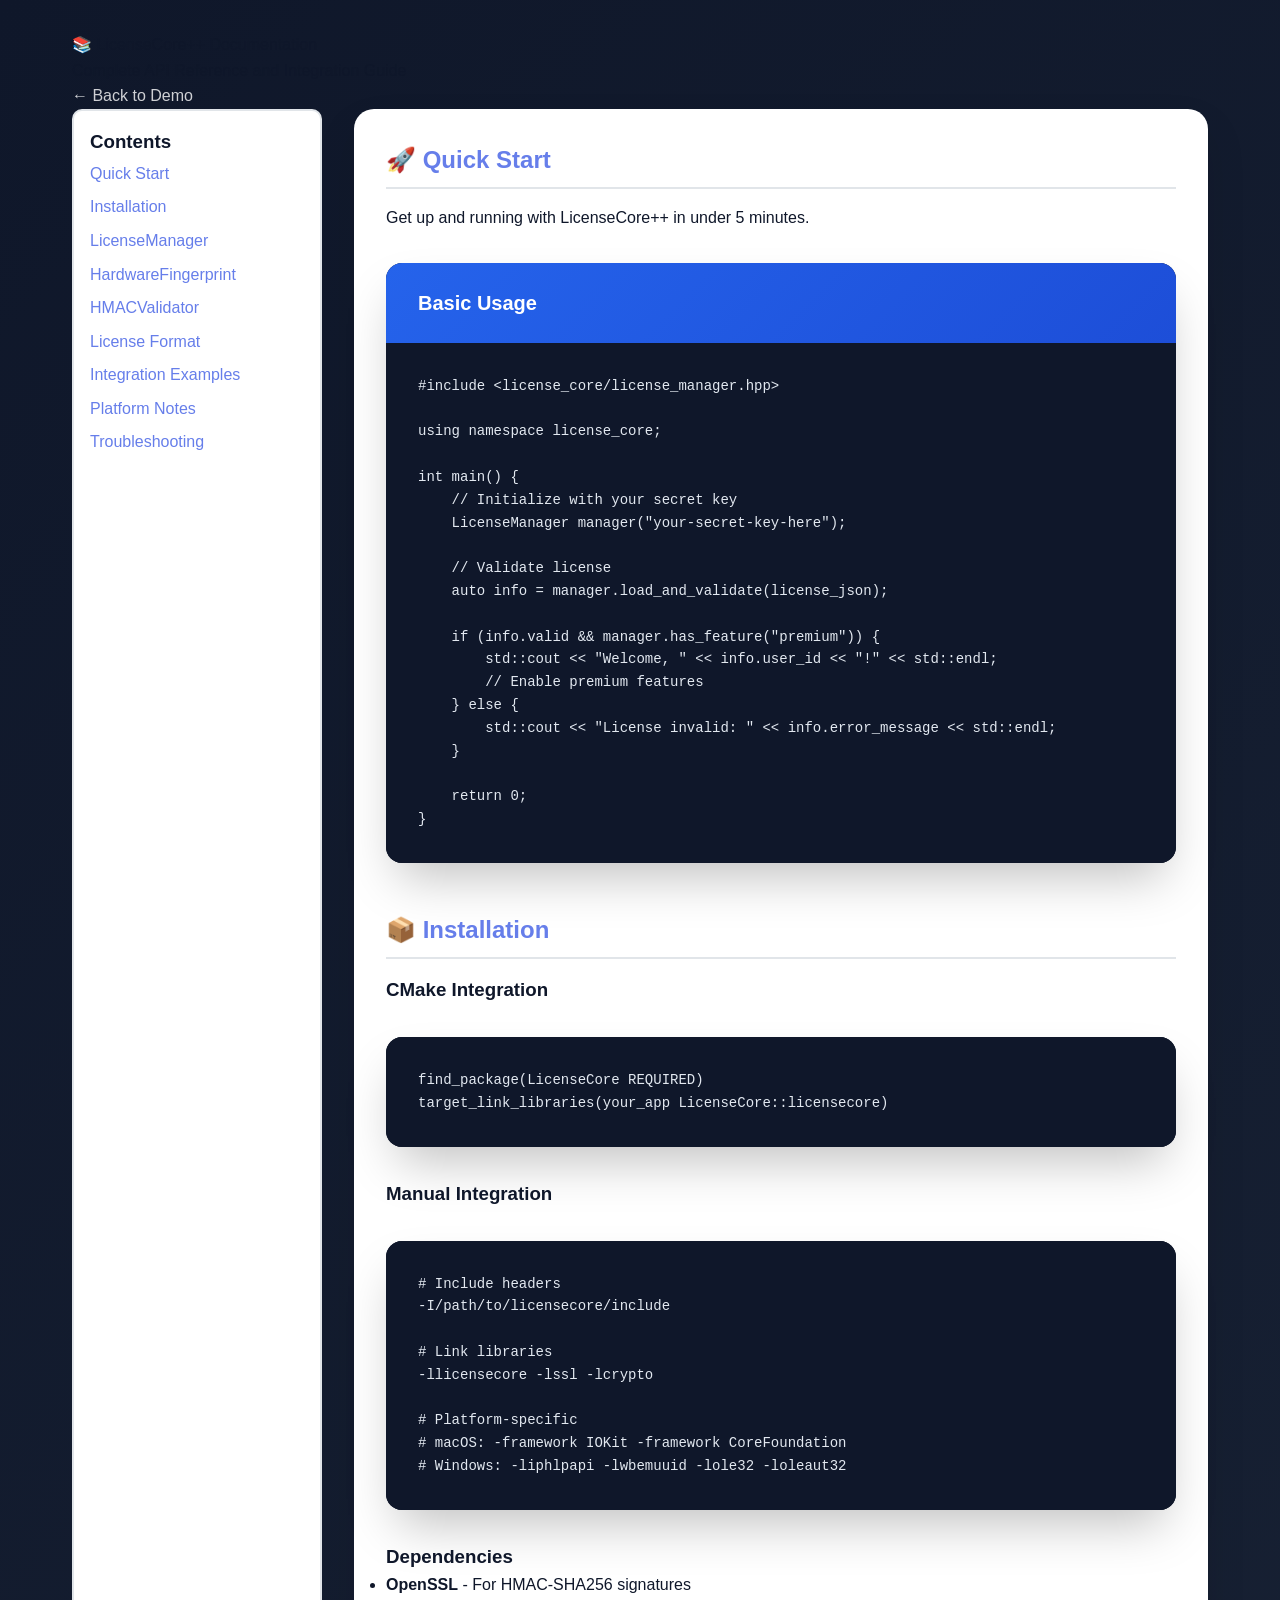
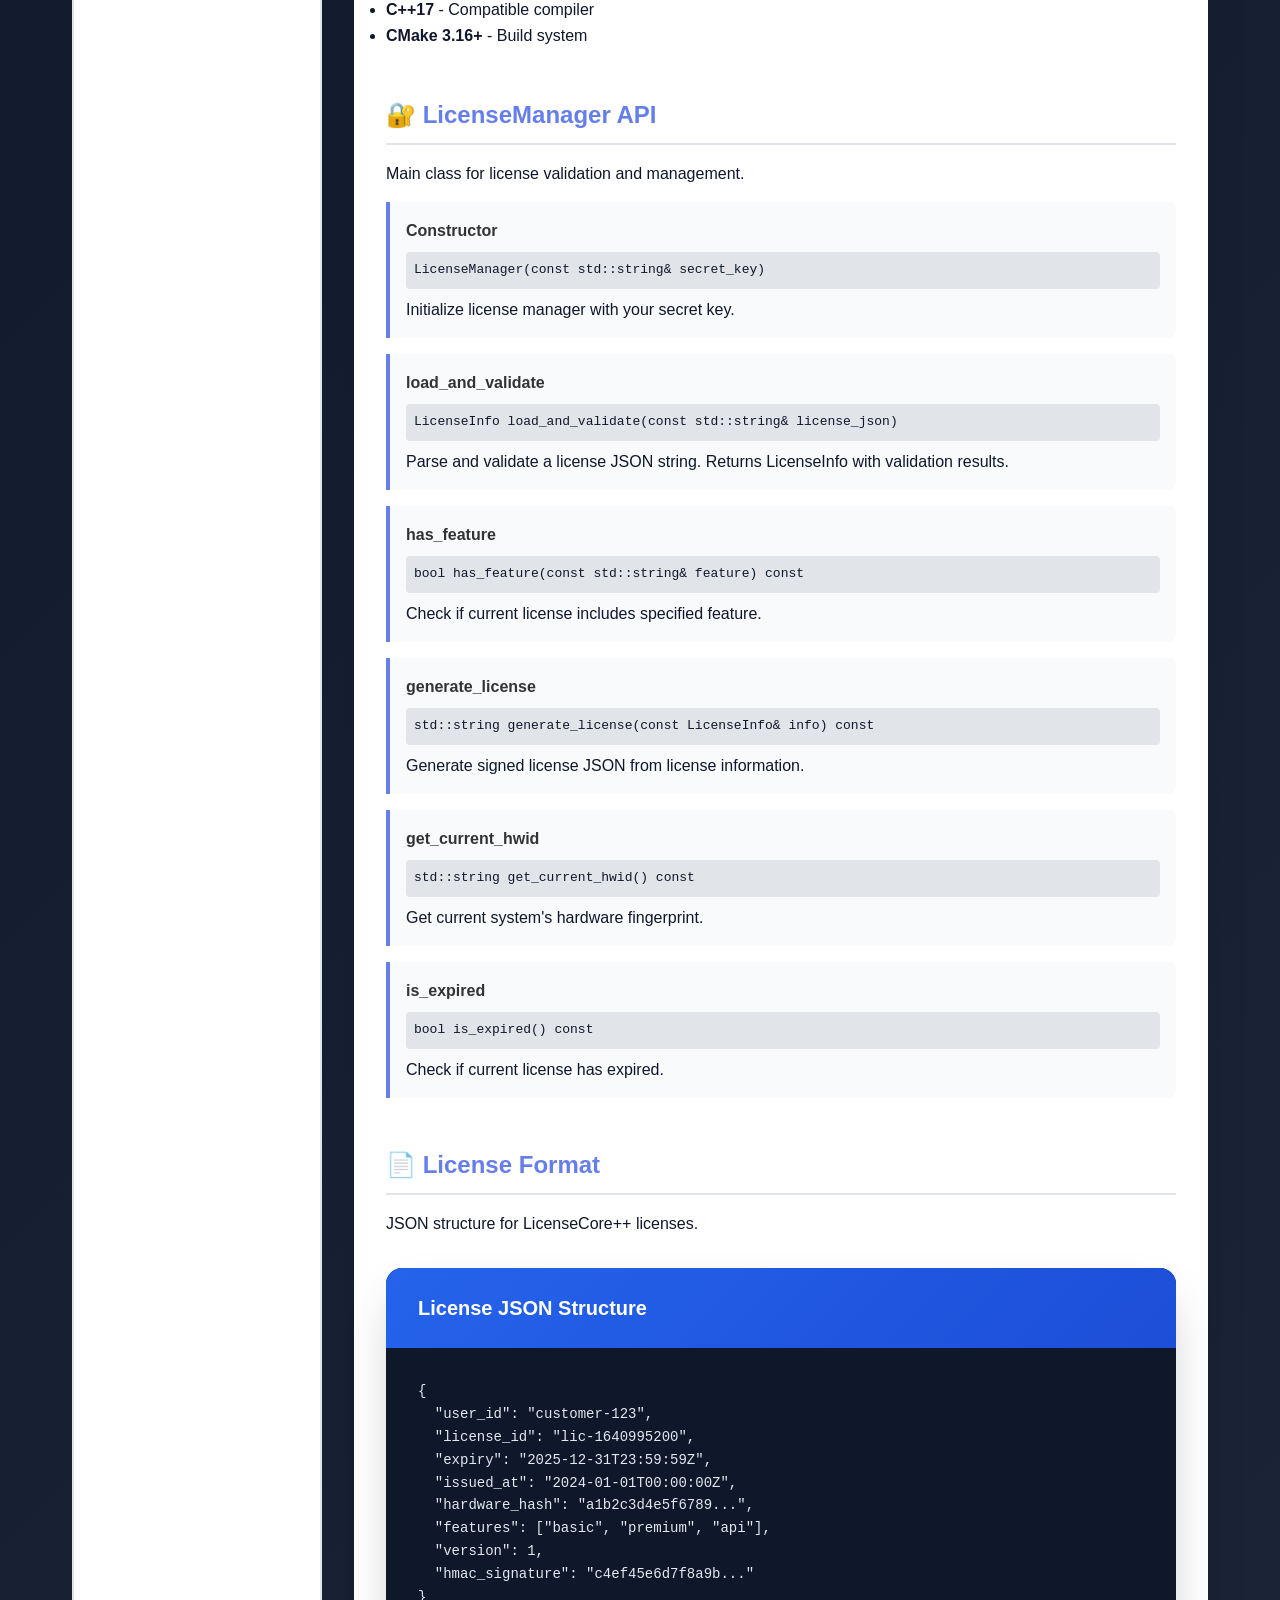
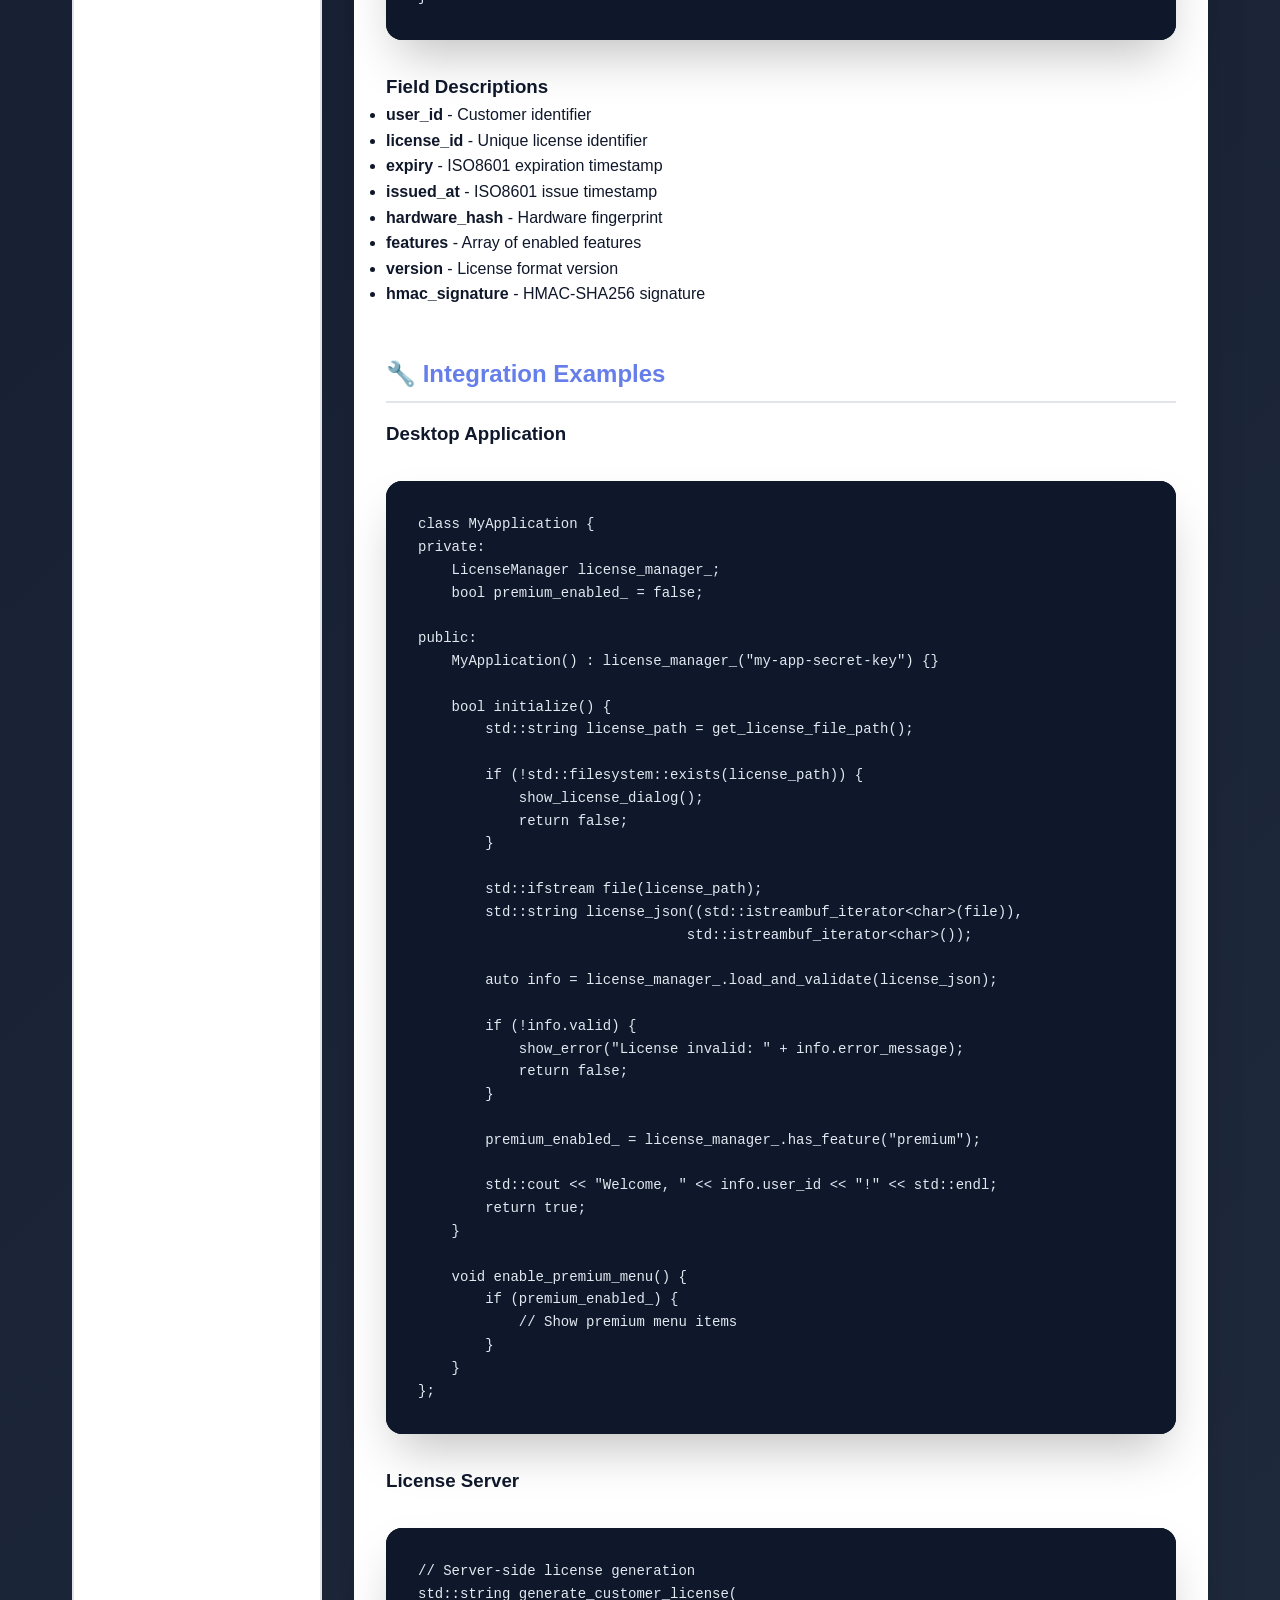
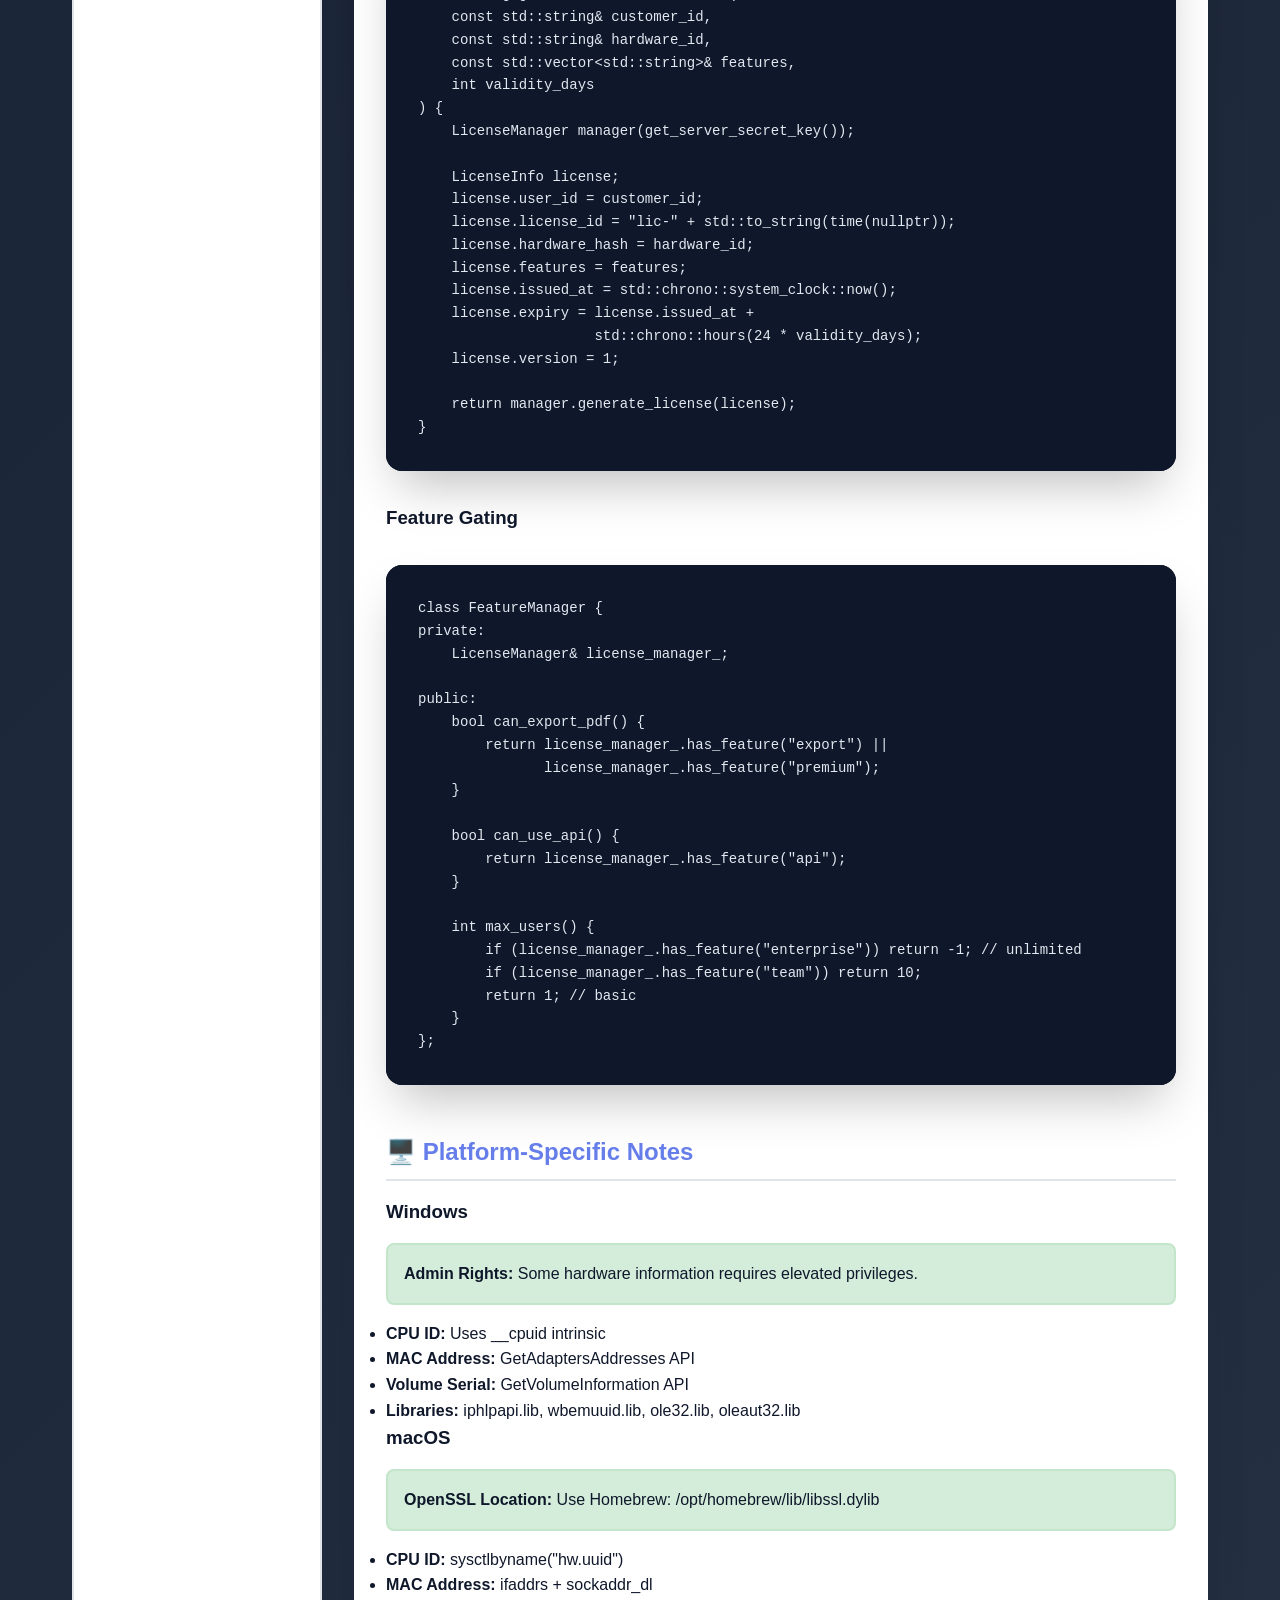
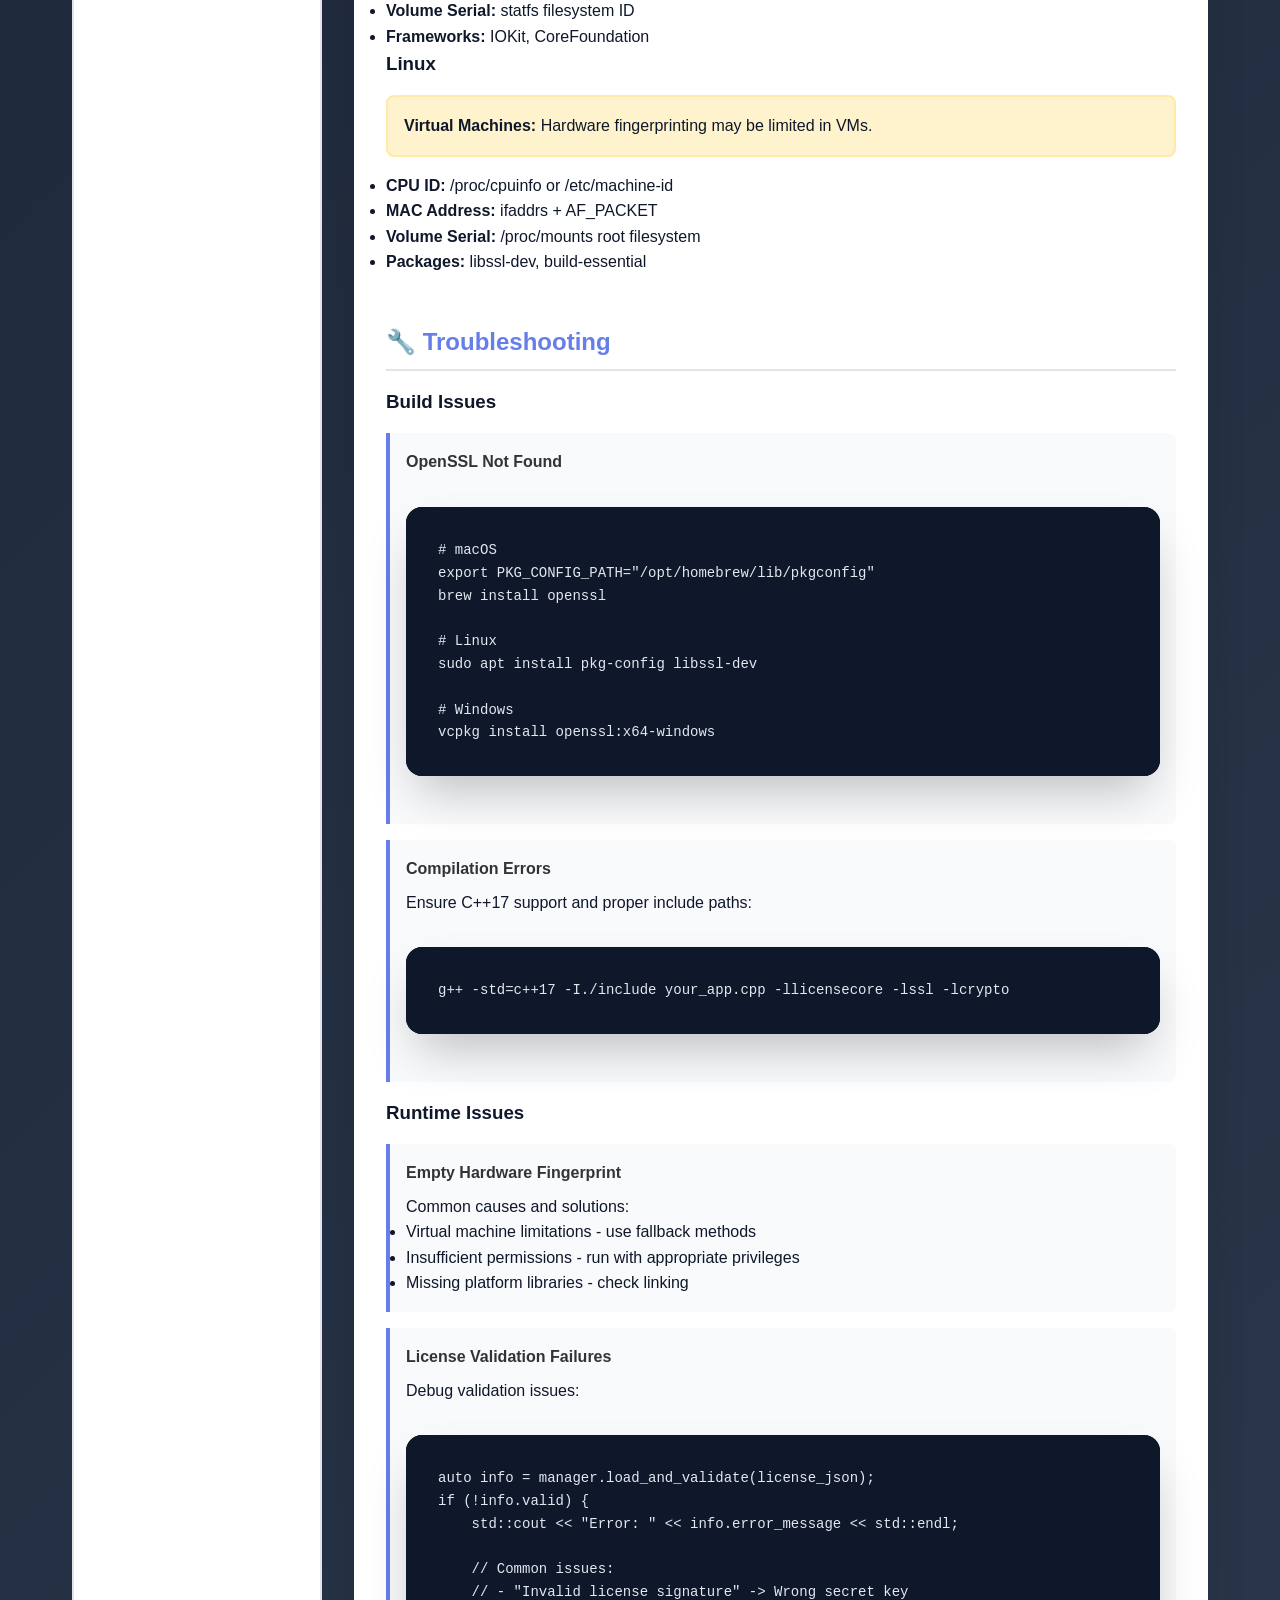
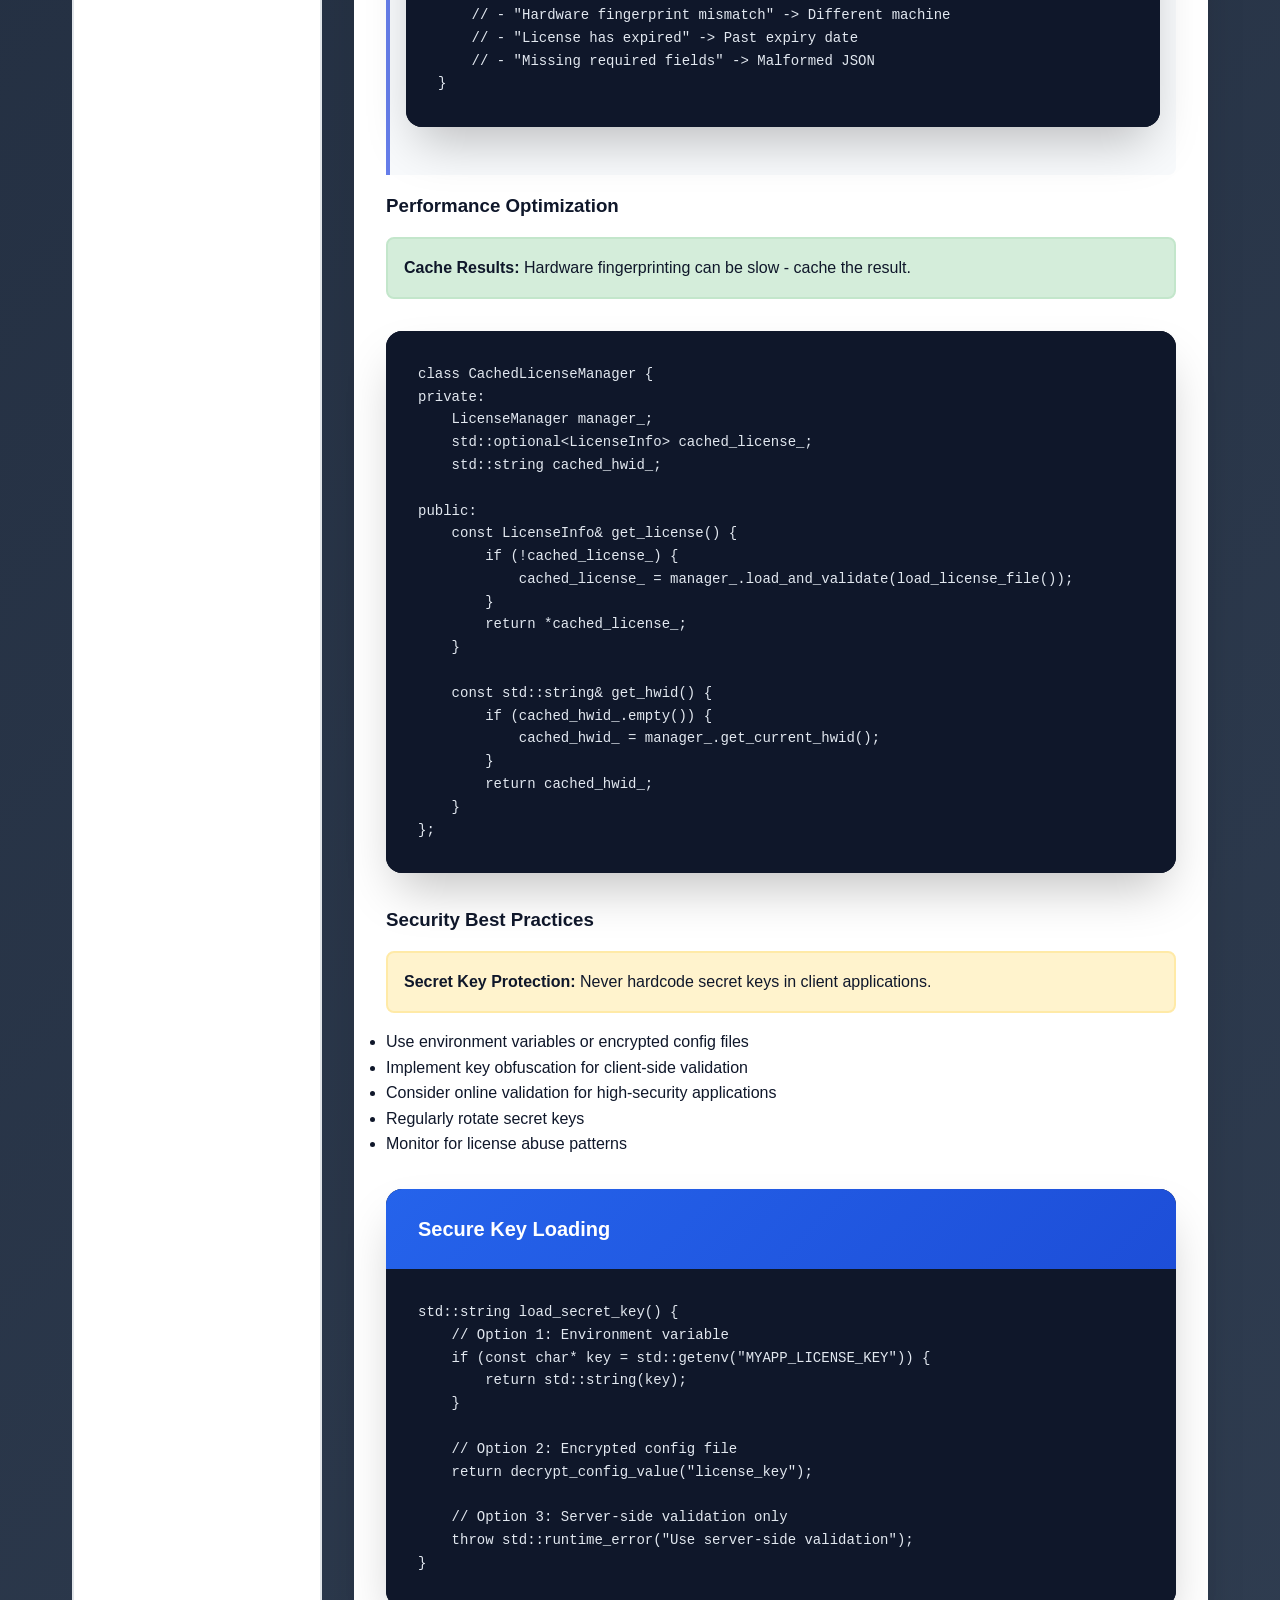
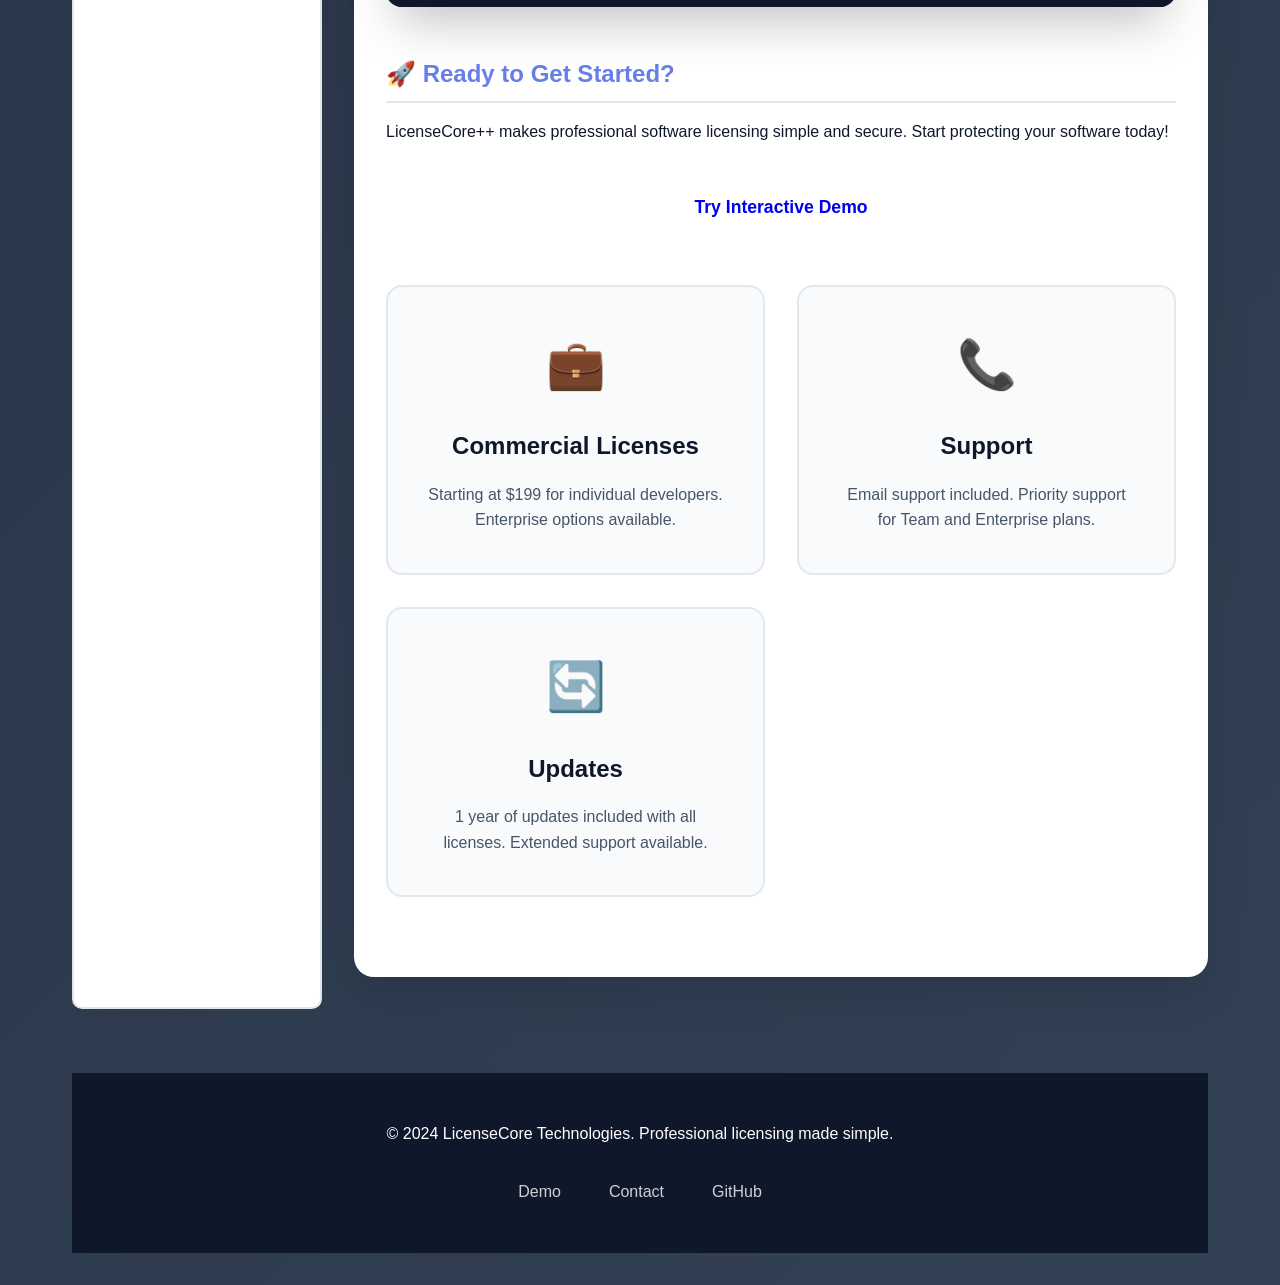
==== docs/docs.html @ c4cb99d7 "init" ====
<!DOCTYPE html>
<html lang="en">
<head>
    <meta charset="UTF-8">
    <meta name="viewport" content="width=device-width, initial-scale=1.0">
    <title>LicenseCore++ Documentation</title>
    <link rel="stylesheet" href="style.css">
    <style>
        .doc-container {
            background: white;
            border-radius: 20px;
            padding: 2rem;
            box-shadow: 0 20px 40px rgba(0,0,0,0.1);
            margin-bottom: 2rem;
        }
        
        .doc-section {
            margin-bottom: 3rem;
        }
        
        .doc-section h2 {
            color: #667eea;
            border-bottom: 2px solid #e1e5e9;
            padding-bottom: 0.5rem;
            margin-bottom: 1rem;
        }
        
        .api-method {
            background: #f8fafc;
            border-left: 4px solid #667eea;
            padding: 1rem;
            margin: 1rem 0;
            border-radius: 0 8px 8px 0;
        }
        
        .api-method h4 {
            color: #333;
            margin-bottom: 0.5rem;
        }
        
        .api-method .signature {
            font-family: monospace;
            background: #e1e5e9;
            padding: 0.5rem;
            border-radius: 4px;
            margin: 0.5rem 0;
        }
        
        .nav-links {
            position: sticky;
            top: 2rem;
            background: white;
            padding: 1rem;
            border-radius: 10px;
            border: 2px solid #e1e5e9;
        }
        
        .nav-links ul {
            list-style: none;
        }
        
        .nav-links a {
            color: #667eea;
            text-decoration: none;
            padding: 0.25rem 0;
            display: block;
        }
        
        .nav-links a:hover {
            color: #764ba2;
        }
        
        .two-column {
            display: grid;
            grid-template-columns: 250px 1fr;
            gap: 2rem;
        }
        
        @media (max-width: 768px) {
            .two-column {
                grid-template-columns: 1fr;
            }
        }
        
        .warning {
            background: #fff3cd;
            border: 2px solid #ffeaa7;
            border-radius: 8px;
            padding: 1rem;
            margin: 1rem 0;
        }
        
        .tip {
            background: #d4edda;
            border: 2px solid #c3e6cb;
            border-radius: 8px;
            padding: 1rem;
            margin: 1rem 0;
        }
    </style>
</head>
<body>
    <div class="container">
        <div class="header">
            <div class="logo">📚 LicenseCore++ Documentation</div>
            <div class="tagline">Complete API Reference and Integration Guide</div>
            <a href="index.html" style="color: white; text-decoration: none; opacity: 0.8;">← Back to Demo</a>
        </div>

        <div class="two-column">
            <div class="nav-links">
                <h3>Contents</h3>
                <ul>
                    <li><a href="#quick-start">Quick Start</a></li>
                    <li><a href="#installation">Installation</a></li>
                    <li><a href="#license-manager">LicenseManager</a></li>
                    <li><a href="#hardware-fingerprint">HardwareFingerprint</a></li>
                    <li><a href="#hmac-validator">HMACValidator</a></li>
                    <li><a href="#license-format">License Format</a></li>
                    <li><a href="#integration">Integration Examples</a></li>
                    <li><a href="#platform-notes">Platform Notes</a></li>
                    <li><a href="#troubleshooting">Troubleshooting</a></li>
                </ul>
            </div>

            <div class="doc-container">
                <div class="doc-section" id="quick-start">
                    <h2>🚀 Quick Start</h2>
                    <p>Get up and running with LicenseCore++ in under 5 minutes.</p>
                    
                    <div class="code-example">
                        <h3>Basic Usage</h3>
                        <pre><code>#include &lt;license_core/license_manager.hpp&gt;

using namespace license_core;

int main() {
    // Initialize with your secret key
    LicenseManager manager("your-secret-key-here");
    
    // Validate license
    auto info = manager.load_and_validate(license_json);
    
    if (info.valid && manager.has_feature("premium")) {
        std::cout << "Welcome, " << info.user_id << "!" << std::endl;
        // Enable premium features
    } else {
        std::cout << "License invalid: " << info.error_message << std::endl;
    }
    
    return 0;
}</code></pre>
                    </div>
                </div>

                <div class="doc-section" id="installation">
                    <h2>📦 Installation</h2>
                    
                    <h3>CMake Integration</h3>
                    <div class="code-example">
                        <pre><code>find_package(LicenseCore REQUIRED)
target_link_libraries(your_app LicenseCore::licensecore)</code></pre>
                    </div>
                    
                    <h3>Manual Integration</h3>
                    <div class="code-example">
                        <pre><code># Include headers
-I/path/to/licensecore/include

# Link libraries
-llicensecore -lssl -lcrypto

# Platform-specific
# macOS: -framework IOKit -framework CoreFoundation
# Windows: -liphlpapi -lwbemuuid -lole32 -loleaut32</code></pre>
                    </div>
                    
                    <h3>Dependencies</h3>
                    <ul>
                        <li><strong>OpenSSL</strong> - For HMAC-SHA256 signatures</li>
                        <li><strong>C++17</strong> - Compatible compiler</li>
                        <li><strong>CMake 3.16+</strong> - Build system</li>
                    </ul>
                </div>

                <div class="doc-section" id="license-manager">
                    <h2>🔐 LicenseManager API</h2>
                    <p>Main class for license validation and management.</p>
                    
                    <div class="api-method">
                        <h4>Constructor</h4>
                        <div class="signature">LicenseManager(const std::string& secret_key)</div>
                        <p>Initialize license manager with your secret key.</p>
                    </div>
                    
                    <div class="api-method">
                        <h4>load_and_validate</h4>
                        <div class="signature">LicenseInfo load_and_validate(const std::string& license_json)</div>
                        <p>Parse and validate a license JSON string. Returns LicenseInfo with validation results.</p>
                    </div>
                    
                    <div class="api-method">
                        <h4>has_feature</h4>
                        <div class="signature">bool has_feature(const std::string& feature) const</div>
                        <p>Check if current license includes specified feature.</p>
                    </div>
                    
                    <div class="api-method">
                        <h4>generate_license</h4>
                        <div class="signature">std::string generate_license(const LicenseInfo& info) const</div>
                        <p>Generate signed license JSON from license information.</p>
                    </div>
                    
                    <div class="api-method">
                        <h4>get_current_hwid</h4>
                        <div class="signature">std::string get_current_hwid() const</div>
                        <p>Get current system's hardware fingerprint.</p>
                    </div>
                    
                    <div class="api-method">
                        <h4>is_expired</h4>
                        <div class="signature">bool is_expired() const</div>
                        <p>Check if current license has expired.</p>
                    </div>
                </div>

                <div class="doc-section" id="license-format">
                    <h2>📄 License Format</h2>
                    <p>JSON structure for LicenseCore++ licenses.</p>
                    
                    <div class="code-example">
                        <h3>License JSON Structure</h3>
                        <pre><code>{
  "user_id": "customer-123",
  "license_id": "lic-1640995200",
  "expiry": "2025-12-31T23:59:59Z",
  "issued_at": "2024-01-01T00:00:00Z",
  "hardware_hash": "a1b2c3d4e5f6789...",
  "features": ["basic", "premium", "api"],
  "version": 1,
  "hmac_signature": "c4ef45e6d7f8a9b..."
}</code></pre>
                    </div>
                    
                    <h3>Field Descriptions</h3>
                    <ul>
                        <li><strong>user_id</strong> - Customer identifier</li>
                        <li><strong>license_id</strong> - Unique license identifier</li>
                        <li><strong>expiry</strong> - ISO8601 expiration timestamp</li>
                        <li><strong>issued_at</strong> - ISO8601 issue timestamp</li>
                        <li><strong>hardware_hash</strong> - Hardware fingerprint</li>
                        <li><strong>features</strong> - Array of enabled features</li>
                        <li><strong>version</strong> - License format version</li>
                        <li><strong>hmac_signature</strong> - HMAC-SHA256 signature</li>
                    </ul>
                </div>

                <div class="doc-section" id="integration">
                    <h2>🔧 Integration Examples</h2>
                    
                    <h3>Desktop Application</h3>
                    <div class="code-example">
                        <pre><code>class MyApplication {
private:
    LicenseManager license_manager_;
    bool premium_enabled_ = false;
    
public:
    MyApplication() : license_manager_("my-app-secret-key") {}
    
    bool initialize() {
        std::string license_path = get_license_file_path();
        
        if (!std::filesystem::exists(license_path)) {
            show_license_dialog();
            return false;
        }
        
        std::ifstream file(license_path);
        std::string license_json((std::istreambuf_iterator&lt;char&gt;(file)),
                                std::istreambuf_iterator&lt;char&gt;());
        
        auto info = license_manager_.load_and_validate(license_json);
        
        if (!info.valid) {
            show_error("License invalid: " + info.error_message);
            return false;
        }
        
        premium_enabled_ = license_manager_.has_feature("premium");
        
        std::cout << "Welcome, " << info.user_id << "!" << std::endl;
        return true;
    }
    
    void enable_premium_menu() {
        if (premium_enabled_) {
            // Show premium menu items
        }
    }
};</code></pre>
                    </div>
                    
                    <h3>License Server</h3>
                    <div class="code-example">
                        <pre><code>// Server-side license generation
std::string generate_customer_license(
    const std::string& customer_id,
    const std::string& hardware_id,
    const std::vector&lt;std::string&gt;& features,
    int validity_days
) {
    LicenseManager manager(get_server_secret_key());
    
    LicenseInfo license;
    license.user_id = customer_id;
    license.license_id = "lic-" + std::to_string(time(nullptr));
    license.hardware_hash = hardware_id;
    license.features = features;
    license.issued_at = std::chrono::system_clock::now();
    license.expiry = license.issued_at + 
                     std::chrono::hours(24 * validity_days);
    license.version = 1;
    
    return manager.generate_license(license);
}</code></pre>
                    </div>
                    
                    <h3>Feature Gating</h3>
                    <div class="code-example">
                        <pre><code>class FeatureManager {
private:
    LicenseManager& license_manager_;
    
public:
    bool can_export_pdf() {
        return license_manager_.has_feature("export") ||
               license_manager_.has_feature("premium");
    }
    
    bool can_use_api() {
        return license_manager_.has_feature("api");
    }
    
    int max_users() {
        if (license_manager_.has_feature("enterprise")) return -1; // unlimited
        if (license_manager_.has_feature("team")) return 10;
        return 1; // basic
    }
};</code></pre>
                    </div>
                </div>

                <div class="doc-section" id="platform-notes">
                    <h2>🖥️ Platform-Specific Notes</h2>
                    
                    <h3>Windows</h3>
                    <div class="tip">
                        <strong>Admin Rights:</strong> Some hardware information requires elevated privileges.
                    </div>
                    <ul>
                        <li><strong>CPU ID:</strong> Uses __cpuid intrinsic</li>
                        <li><strong>MAC Address:</strong> GetAdaptersAddresses API</li>
                        <li><strong>Volume Serial:</strong> GetVolumeInformation API</li>
                        <li><strong>Libraries:</strong> iphlpapi.lib, wbemuuid.lib, ole32.lib, oleaut32.lib</li>
                    </ul>
                    
                    <h3>macOS</h3>
                    <div class="tip">
                        <strong>OpenSSL Location:</strong> Use Homebrew: /opt/homebrew/lib/libssl.dylib
                    </div>
                    <ul>
                        <li><strong>CPU ID:</strong> sysctlbyname("hw.uuid")</li>
                        <li><strong>MAC Address:</strong> ifaddrs + sockaddr_dl</li>
                        <li><strong>Volume Serial:</strong> statfs filesystem ID</li>
                        <li><strong>Frameworks:</strong> IOKit, CoreFoundation</li>
                    </ul>
                    
                    <h3>Linux</h3>
                    <div class="warning">
                        <strong>Virtual Machines:</strong> Hardware fingerprinting may be limited in VMs.
                    </div>
                    <ul>
                        <li><strong>CPU ID:</strong> /proc/cpuinfo or /etc/machine-id</li>
                        <li><strong>MAC Address:</strong> ifaddrs + AF_PACKET</li>
                        <li><strong>Volume Serial:</strong> /proc/mounts root filesystem</li>
                        <li><strong>Packages:</strong> libssl-dev, build-essential</li>
                    </ul>
                </div>

                <div class="doc-section" id="troubleshooting">
                    <h2>🔧 Troubleshooting</h2>
                    
                    <h3>Build Issues</h3>
                    
                    <div class="api-method">
                        <h4>OpenSSL Not Found</h4>
                        <div class="code-example">
                            <pre><code># macOS
export PKG_CONFIG_PATH="/opt/homebrew/lib/pkgconfig"
brew install openssl

# Linux
sudo apt install pkg-config libssl-dev

# Windows
vcpkg install openssl:x64-windows</code></pre>
                        </div>
                    </div>
                    
                    <div class="api-method">
                        <h4>Compilation Errors</h4>
                        <p>Ensure C++17 support and proper include paths:</p>
                        <div class="code-example">
                            <pre><code>g++ -std=c++17 -I./include your_app.cpp -llicensecore -lssl -lcrypto</code></pre>
                        </div>
                    </div>
                    
                    <h3>Runtime Issues</h3>
                    
                    <div class="api-method">
                        <h4>Empty Hardware Fingerprint</h4>
                        <p>Common causes and solutions:</p>
                        <ul>
                            <li>Virtual machine limitations - use fallback methods</li>
                            <li>Insufficient permissions - run with appropriate privileges</li>
                            <li>Missing platform libraries - check linking</li>
                        </ul>
                    </div>
                    
                    <div class="api-method">
                        <h4>License Validation Failures</h4>
                        <p>Debug validation issues:</p>
                        <div class="code-example">
                            <pre><code>auto info = manager.load_and_validate(license_json);
if (!info.valid) {
    std::cout << "Error: " << info.error_message << std::endl;
    
    // Common issues:
    // - "Invalid license signature" -> Wrong secret key
    // - "Hardware fingerprint mismatch" -> Different machine
    // - "License has expired" -> Past expiry date
    // - "Missing required fields" -> Malformed JSON
}</code></pre>
                        </div>
                    </div>
                    
                    <h3>Performance Optimization</h3>
                    
                    <div class="tip">
                        <strong>Cache Results:</strong> Hardware fingerprinting can be slow - cache the result.
                    </div>
                    
                    <div class="code-example">
                        <pre><code>class CachedLicenseManager {
private:
    LicenseManager manager_;
    std::optional&lt;LicenseInfo&gt; cached_license_;
    std::string cached_hwid_;
    
public:
    const LicenseInfo& get_license() {
        if (!cached_license_) {
            cached_license_ = manager_.load_and_validate(load_license_file());
        }
        return *cached_license_;
    }
    
    const std::string& get_hwid() {
        if (cached_hwid_.empty()) {
            cached_hwid_ = manager_.get_current_hwid();
        }
        return cached_hwid_;
    }
};</code></pre>
                    </div>
                    
                    <h3>Security Best Practices</h3>
                    
                    <div class="warning">
                        <strong>Secret Key Protection:</strong> Never hardcode secret keys in client applications.
                    </div>
                    
                    <ul>
                        <li>Use environment variables or encrypted config files</li>
                        <li>Implement key obfuscation for client-side validation</li>
                        <li>Consider online validation for high-security applications</li>
                        <li>Regularly rotate secret keys</li>
                        <li>Monitor for license abuse patterns</li>
                    </ul>
                    
                    <div class="code-example">
                        <h3>Secure Key Loading</h3>
                        <pre><code>std::string load_secret_key() {
    // Option 1: Environment variable
    if (const char* key = std::getenv("MYAPP_LICENSE_KEY")) {
        return std::string(key);
    }
    
    // Option 2: Encrypted config file
    return decrypt_config_value("license_key");
    
    // Option 3: Server-side validation only
    throw std::runtime_error("Use server-side validation");
}</code></pre>
                    </div>
                </div>

                <div class="doc-section">
                    <h2>🚀 Ready to Get Started?</h2>
                    <p>LicenseCore++ makes professional software licensing simple and secure. Start protecting your software today!</p>
                    
                    <div style="text-align: center; margin: 2rem 0;">
                        <a href="index.html" class="btn">Try Interactive Demo</a>
                    </div>
                    
                    <div class="features-grid">
                        <div class="feature-card">
                            <div class="feature-icon">💼</div>
                            <h3>Commercial Licenses</h3>
                            <p>Starting at $199 for individual developers. Enterprise options available.</p>
                        </div>
                        <div class="feature-card">
                            <div class="feature-icon">📞</div>
                            <h3>Support</h3>
                            <p>Email support included. Priority support for Team and Enterprise plans.</p>
                        </div>
                        <div class="feature-card">
                            <div class="feature-icon">🔄</div>
                            <h3>Updates</h3>
                            <p>1 year of updates included with all licenses. Extended support available.</p>
                        </div>
                    </div>
                </div>
            </div>
        </div>

        <div class="footer">
            <p>&copy; 2024 LicenseCore Technologies. Professional licensing made simple.</p>
            <div class="footer-links">
                <a href="index.html">Demo</a>
                <a href="mailto:license@licensecore.tech">Contact</a>
                <a href="https://github.com/licensecore/licensecore">GitHub</a>
            </div>
        </div>
    </div>
</body>
</html>
---- docs/style.css ----
/* Professional LicenseCore++ Enterprise Styles */
* { margin: 0; padding: 0; box-sizing: border-box; }

:root {
    --primary: #2563eb; --primary-dark: #1d4ed8; --secondary: #64748b;
    --success: #059669; --warning: #d97706; --error: #dc2626;
    --gray-50: #f8fafc; --gray-100: #f1f5f9; --gray-200: #e2e8f0;
    --gray-300: #cbd5e1; --gray-600: #475569; --gray-900: #0f172a;
    --gradient: linear-gradient(135deg, var(--primary) 0%, var(--primary-dark) 100%);
}

html { scroll-behavior: smooth; }

body {
    font-family: 'Inter', -apple-system, BlinkMacSystemFont, 'Segoe UI', Roboto, sans-serif;
    background: linear-gradient(135deg, #0f172a 0%, #1e293b 50%, #334155 100%);
    min-height: 100vh; color: var(--gray-900); line-height: 1.6;
}

/* Navigation */
.navbar {
    background: rgba(15, 23, 42, 0.95); backdrop-filter: blur(20px);
    border-bottom: 1px solid rgba(148, 163, 184, 0.2);
    position: fixed; top: 0; left: 0; right: 0; z-index: 1000; padding: 1rem 0;
}

.nav-container {
    max-width: 1200px; margin: 0 auto; display: flex;
    justify-content: space-between; align-items: center; padding: 0 2rem;
}

.nav-brand { display: flex; align-items: center; gap: 0.75rem; font-weight: 700; font-size: 1.25rem; color: white; }
.nav-logo { width: 28px; height: 28px; color: var(--primary); }
.nav-badge { background: var(--gradient); color: white; padding: 0.25rem 0.5rem; border-radius: 0.375rem; font-size: 0.75rem; font-weight: 600; }
.nav-menu { display: flex; gap: 2rem; align-items: center; }

.nav-link {
    color: rgba(255, 255, 255, 0.8); text-decoration: none; font-weight: 500;
    transition: all 0.3s ease; padding: 0.5rem 1rem; border-radius: 0.5rem;
}
.nav-link:hover { color: white; background: rgba(255, 255, 255, 0.1); }

.nav-cta {
    background: var(--gradient); color: white !important; padding: 0.75rem 1.5rem;
    border-radius: 0.5rem; font-weight: 600; box-shadow: 0 4px 14px 0 rgba(37, 99, 235, 0.3);
}
.nav-cta:hover { transform: translateY(-1px); box-shadow: 0 6px 20px 0 rgba(37, 99, 235, 0.4); }

/* Container */
.container { max-width: 1200px; margin: 0 auto; padding: 2rem; }

/* Hero Section */
.hero { padding: 8rem 0 4rem; text-align: center; color: white; position: relative; overflow: hidden; }
.hero-content { position: relative; z-index: 2; }

.hero-badge {
    display: inline-flex; align-items: center; gap: 0.5rem;
    background: rgba(37, 99, 235, 0.1); border: 1px solid rgba(37, 99, 235, 0.3);
    color: #93c5fd; padding: 0.5rem 1rem; border-radius: 2rem;
    font-size: 0.875rem; font-weight: 500; margin-bottom: 2rem;
}

.hero-title {
    font-size: 3.5rem; font-weight: 800; line-height: 1.1; margin-bottom: 1.5rem;
    background: linear-gradient(135deg, #ffffff 0%, #e2e8f0 100%);
    -webkit-background-clip: text; -webkit-text-fill-color: transparent; background-clip: text;
}

.gradient-text {
    background: linear-gradient(135deg, #3b82f6 0%, #8b5cf6 100%);
    -webkit-background-clip: text; -webkit-text-fill-color: transparent; background-clip: text;
}

.hero-subtitle {
    font-size: 1.25rem; color: rgba(255, 255, 255, 0.8);
    max-width: 800px; margin: 0 auto 3rem; line-height: 1.6;
}

.hero-buttons { display: flex; gap: 1rem; justify-content: center; flex-wrap: wrap; margin-bottom: 4rem; }

.btn {
    display: inline-flex; align-items: center; gap: 0.5rem; padding: 1rem 2rem;
    border-radius: 0.75rem; font-weight: 600; font-size: 1.1rem; text-decoration: none;
    transition: all 0.3s ease; border: none; cursor: pointer;
}

.btn-primary {
    background: var(--gradient); color: white; box-shadow: 0 4px 14px 0 rgba(37, 99, 235, 0.3);
}
.btn-primary:hover { transform: translateY(-2px); box-shadow: 0 8px 25px 0 rgba(37, 99, 235, 0.4); }

.btn-secondary {
    background: rgba(255, 255, 255, 0.1); color: white; border: 1px solid rgba(255, 255, 255, 0.2); backdrop-filter: blur(10px);
}
.btn-secondary:hover { background: rgba(255, 255, 255, 0.2); transform: translateY(-2px); }

.btn:active { transform: translateY(0) !important; }
.btn:disabled { opacity: 0.6; cursor: not-allowed; transform: none !important; box-shadow: none !important; }

.hero-trust { display: flex; justify-content: center; gap: 3rem; flex-wrap: wrap; }
.trust-item { display: flex; align-items: center; gap: 1rem; }
.trust-icon { font-size: 2rem; }
.trust-number { font-size: 1.5rem; font-weight: 700; color: white; line-height: 1; }
.trust-label { font-size: 0.875rem; color: rgba(255, 255, 255, 0.7); }

/* Demo Section */
.demo-section { padding: 4rem 0; background: var(--gray-50); }
.section-header { text-align: center; margin-bottom: 3rem; }
.section-title { font-size: 2.5rem; font-weight: 700; color: var(--gray-900); margin-bottom: 1rem; }
.section-subtitle { font-size: 1.25rem; color: var(--gray-600); max-width: 600px; margin: 0 auto; }

.demo-container {
    background: white; border-radius: 1.5rem; padding: 3rem;
    box-shadow: 0 25px 50px -12px rgba(0, 0, 0, 0.25);
    display: grid; grid-template-columns: 1fr 1fr; gap: 3rem; margin-bottom: 2rem;
}

.input-section, .output-section { padding: 1rem; }
.form-group { margin-bottom: 2rem; }

label {
    display: block; margin-bottom: 0.75rem; font-weight: 600; color: var(--gray-900);
    font-size: 0.875rem; text-transform: uppercase; letter-spacing: 0.05em;
}

input, textarea, select {
    width: 100%; padding: 1rem; border: 2px solid var(--gray-200);
    border-radius: 0.75rem; font-size: 1rem; transition: all 0.3s ease; background: white;
}

input:focus, textarea:focus, select:focus {
    outline: none; border-color: var(--primary); box-shadow: 0 0 0 3px rgba(37, 99, 235, 0.1);
}

.feature-selector {
    display: grid; grid-template-columns: repeat(auto-fit, minmax(150px, 1fr));
    gap: 0.75rem; margin-top: 1rem;
}

.feature-option {
    padding: 1rem; border: 2px solid var(--gray-200); border-radius: 0.75rem;
    background: white; cursor: pointer; transition: all 0.3s ease;
    text-align: center; font-weight: 500;
}

.feature-option:hover { border-color: var(--primary); transform: translateY(-2px); }

.feature-option.selected {
    background: var(--primary); color: white; border-color: var(--primary);
    transform: translateY(-2px); box-shadow: 0 4px 14px 0 rgba(37, 99, 235, 0.3);
}

.hwid-display {
    background: var(--gray-100); padding: 1.5rem; border-radius: 0.75rem; margin: 1rem 0;
    font-family: 'Monaco', 'Menlo', monospace; font-size: 0.875rem;
    word-break: break-all; border: 2px solid var(--gray-200);
}

.actions { display: flex; gap: 1rem; margin-top: 2rem; }

.output-box {
    background: var(--gray-50); border: 2px solid var(--gray-200); border-radius: 0.75rem;
    padding: 2rem; min-height: 300px; font-family: 'Monaco', 'Menlo', monospace;
    font-size: 0.875rem; white-space: pre-wrap; overflow-x: auto; line-height: 1.6;
}

.status {
    padding: 1.5rem; border-radius: 0.75rem; margin: 1rem 0; font-weight: 600;
    display: flex; align-items: center; gap: 0.75rem; border: 2px solid;
}

.status.success { background: rgba(5, 150, 105, 0.1); color: var(--success); border-color: rgba(5, 150, 105, 0.3); }
.status.error { background: rgba(220, 38, 38, 0.1); color: var(--error); border-color: rgba(220, 38, 38, 0.3); }
.status.info { background: rgba(37, 99, 235, 0.1); color: var(--primary); border-color: rgba(37, 99, 235, 0.3); }

/* Sections */
.info-section, .pricing-section, .integration-section { background: white; padding: 4rem 0; margin: 2rem 0; }
.info-section h2, .pricing-section h2, .integration-section h2 {
    text-align: center; font-size: 2.5rem; font-weight: 700; color: var(--gray-900); margin-bottom: 3rem;
}

.features-grid { display: grid; grid-template-columns: repeat(auto-fit, minmax(300px, 1fr)); gap: 2rem; margin-top: 3rem; }

.feature-card {
    background: var(--gray-50); padding: 2.5rem; border-radius: 1rem;
    border: 2px solid var(--gray-200); transition: all 0.3s ease; text-align: center;
}

.feature-card:hover {
    transform: translateY(-5px); box-shadow: 0 20px 40px -12px rgba(0, 0, 0, 0.15); border-color: var(--primary);
}

.feature-icon { font-size: 3rem; margin-bottom: 1.5rem; display: block; }
.feature-card h3 { font-size: 1.5rem; font-weight: 700; color: var(--gray-900); margin-bottom: 1rem; }
.feature-card p { color: var(--gray-600); line-height: 1.6; }

/* Pricing */
.pricing-grid { display: grid; grid-template-columns: repeat(auto-fit, minmax(350px, 1fr)); gap: 2rem; margin-top: 3rem; }

.pricing-card {
    background: white; padding: 3rem; border-radius: 1.5rem; border: 2px solid var(--gray-200);
    position: relative; transition: all 0.3s ease; text-align: center;
}

.pricing-card:hover { transform: translateY(-8px); box-shadow: 0 25px 50px -12px rgba(0, 0, 0, 0.25); }

.pricing-card.featured {
    border-color: var(--primary); transform: scale(1.05); box-shadow: 0 25px 50px -12px rgba(37, 99, 235, 0.25);
}

.pricing-card.featured:hover { transform: scale(1.05) translateY(-8px); }

.badge {
    position: absolute; top: -12px; left: 50%; transform: translateX(-50%);
    background: var(--gradient); color: white; padding: 0.5rem 1.5rem;
    border-radius: 2rem; font-size: 0.875rem; font-weight: 600;
    box-shadow: 0 4px 14px 0 rgba(37, 99, 235, 0.3);
}

.pricing-card h3 { font-size: 1.75rem; font-weight: 700; color: var(--gray-900); margin-bottom: 0.5rem; }
.price { font-size: 3rem; font-weight: 800; color: var(--primary); margin: 1.5rem 0; line-height: 1; }
.pricing-card ul { list-style: none; text-align: left; margin: 2rem 0; }
.pricing-card li { margin: 1rem 0; padding-left: 0.5rem; color: var(--gray-600); line-height: 1.5; }

.btn-pricing {
    background: var(--gradient); color: white; border: none; padding: 1rem 2rem;
    border-radius: 0.75rem; font-size: 1rem; font-weight: 600; cursor: pointer;
    transition: all 0.3s ease; width: 100%; box-shadow: 0 4px 14px 0 rgba(37, 99, 235, 0.3);
}

.btn-pricing:hover { transform: translateY(-2px); box-shadow: 0 8px 25px 0 rgba(37, 99, 235, 0.4); }

/* Code Examples */
.code-example {
    background: var(--gray-900); border-radius: 1rem; margin: 2rem 0;
    overflow: hidden; box-shadow: 0 25px 50px -12px rgba(0, 0, 0, 0.25);
}

.code-example h3 {
    background: var(--gradient); color: white; padding: 1.5rem 2rem;
    margin: 0; font-size: 1.25rem; font-weight: 600;
}

.code-example pre { padding: 2rem; margin: 0; overflow-x: auto; background: var(--gray-900); }

.code-example code {
    font-family: 'Monaco', 'Menlo', 'Consolas', monospace;
    font-size: 0.875rem; line-height: 1.6; color: #e2e8f0;
}

/* WASM Status */
.wasm-status {
    background: rgba(5, 150, 105, 0.1); color: var(--success); padding: 1rem 2rem;
    border-radius: 1rem; margin: 2rem auto; font-size: 1rem; text-align: center;
    border: 2px solid rgba(5, 150, 105, 0.3); box-shadow: 0 4px 14px 0 rgba(5, 150, 105, 0.1);
    transition: all 0.3s ease; max-width: 600px; display: flex;
    align-items: center; justify-content: center; gap: 1rem;
}

.wasm-status.js-fallback {
    background: rgba(217, 119, 6, 0.1); color: var(--warning); border-color: rgba(217, 119, 6, 0.3);
}

.wasm-status.loading {
    background: rgba(37, 99, 235, 0.1); color: var(--primary); border-color: rgba(37, 99, 235, 0.3);
}

.wasm-indicator {
    display: inline-block; width: 12px; height: 12px; border-radius: 50%;
    background: var(--success); animation: pulse-green 2s infinite;
}

.wasm-indicator.js-mode { background: var(--warning); animation: pulse-yellow 2s infinite; }

@keyframes pulse-green { 0%, 100% { opacity: 1; transform: scale(1); } 50% { opacity: 0.5; transform: scale(1.1); } }
@keyframes pulse-yellow { 0%, 100% { opacity: 1; transform: scale(1); } 50% { opacity: 0.6; transform: scale(1.1); } }

/* Footer */
.footer { background: var(--gray-900); color: white; text-align: center; padding: 3rem 2rem; margin-top: 4rem; }
.footer-links { margin-top: 2rem; display: flex; justify-content: center; gap: 3rem; flex-wrap: wrap; }
.footer-links a { color: rgba(255, 255, 255, 0.8); text-decoration: none; font-weight: 500; transition: color 0.3s ease; }
.footer-links a:hover { color: white; }

/* Animations */
@keyframes pulse { 0% { opacity: 1; } 50% { opacity: 0.5; } 100% { opacity: 1; } }
.loading { animation: pulse 1.5s ease-in-out infinite; }

/* Competitive Pricing Comparison */
.competitor-comparison {
    background: linear-gradient(135deg, #fef3c7 0%, #fed7aa 100%);
    padding: 3rem 2rem;
    margin: 3rem 0;
    border-radius: 1.5rem;
    text-align: center;
}

.competitor-comparison h3 {
    font-size: 2rem;
    font-weight: 700;
    color: var(--gray-900);
    margin-bottom: 2rem;
}

.price-comparison-grid {
    display: grid;
    grid-template-columns: repeat(auto-fit, minmax(250px, 1fr));
    gap: 2rem;
    margin-top: 2rem;
}

.competitor-card, .our-card {
    background: white;
    padding: 2rem;
    border-radius: 1rem;
    box-shadow: 0 4px 14px 0 rgba(0, 0, 0, 0.1);
}

.competitor-card {
    border: 2px solid var(--error);
}

.our-card {
    border: 2px solid var(--success);
    transform: scale(1.05);
}

.competitor-price, .our-price {
    font-size: 1.5rem;
    font-weight: 700;
    margin: 1rem 0;
}

.competitor-price {
    color: var(--error);
}

.our-price {
    color: var(--success);
}

.savings {
    color: var(--success);
    font-weight: 600;
    font-size: 1.1rem;
}
@media (max-width: 1024px) {
    .hero-title { font-size: 2.5rem; }
    .nav-menu { gap: 1rem; }
}

@media (max-width: 768px) {
    .demo-container { grid-template-columns: 1fr; gap: 2rem; padding: 2rem; }
    .container { padding: 1rem; }
    .hero { padding: 6rem 0 3rem; }
    .hero-title { font-size: 2rem; line-height: 1.2; }
    .hero-buttons { flex-direction: column; align-items: center; }
    .btn { width: 100%; max-width: 300px; }
    .pricing-grid { grid-template-columns: 1fr; }
    .pricing-card.featured { transform: none; }
    .pricing-card.featured:hover { transform: translateY(-8px); }
    .hero-trust { gap: 2rem; }
    .trust-item { flex-direction: column; text-align: center; gap: 0.5rem; }
    .footer-links { flex-direction: column; gap: 1.5rem; }
    .nav-menu { display: none; }
    .section-title { font-size: 2rem; }
    .features-grid { grid-template-columns: 1fr; }
}

@media (max-width: 480px) {
    .hero-title { font-size: 1.75rem; }
    .section-title { font-size: 1.75rem; }
    .demo-container { padding: 1.5rem; }
    .feature-card, .pricing-card { padding: 2rem; }
}
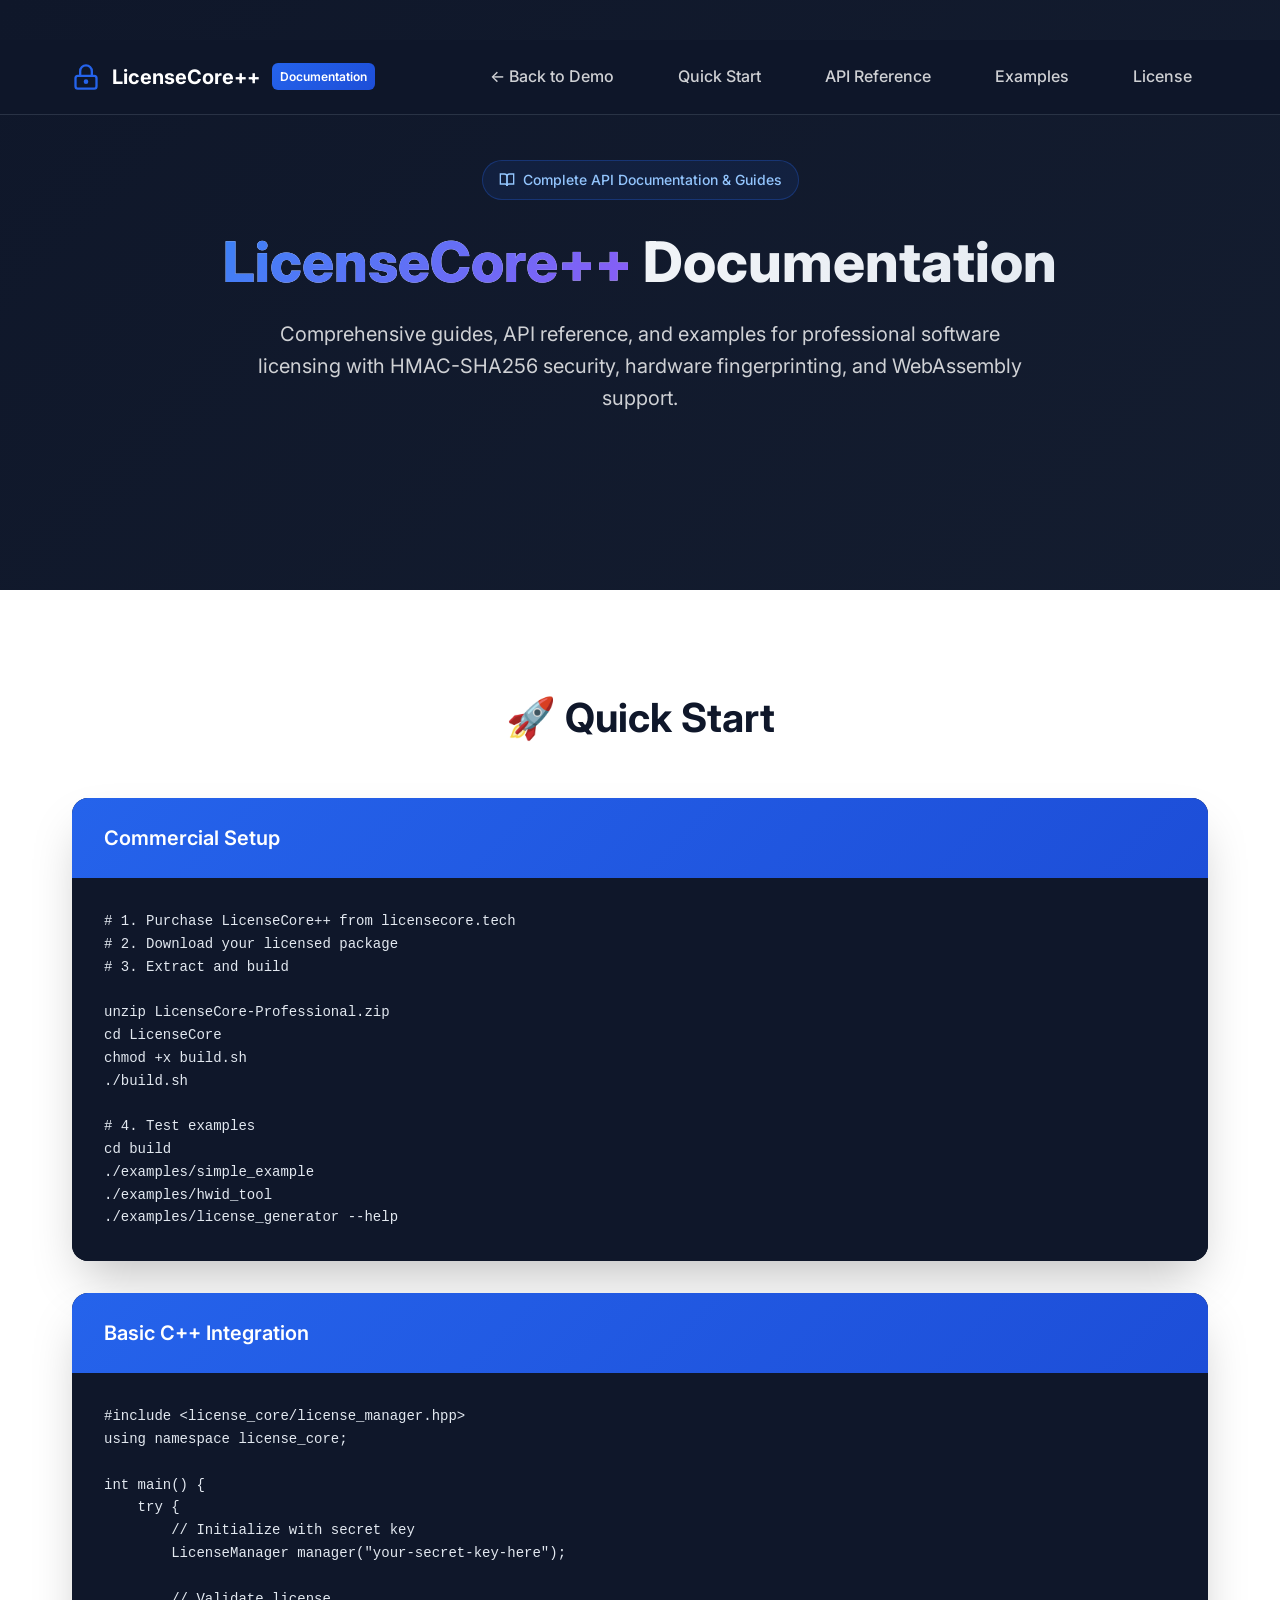
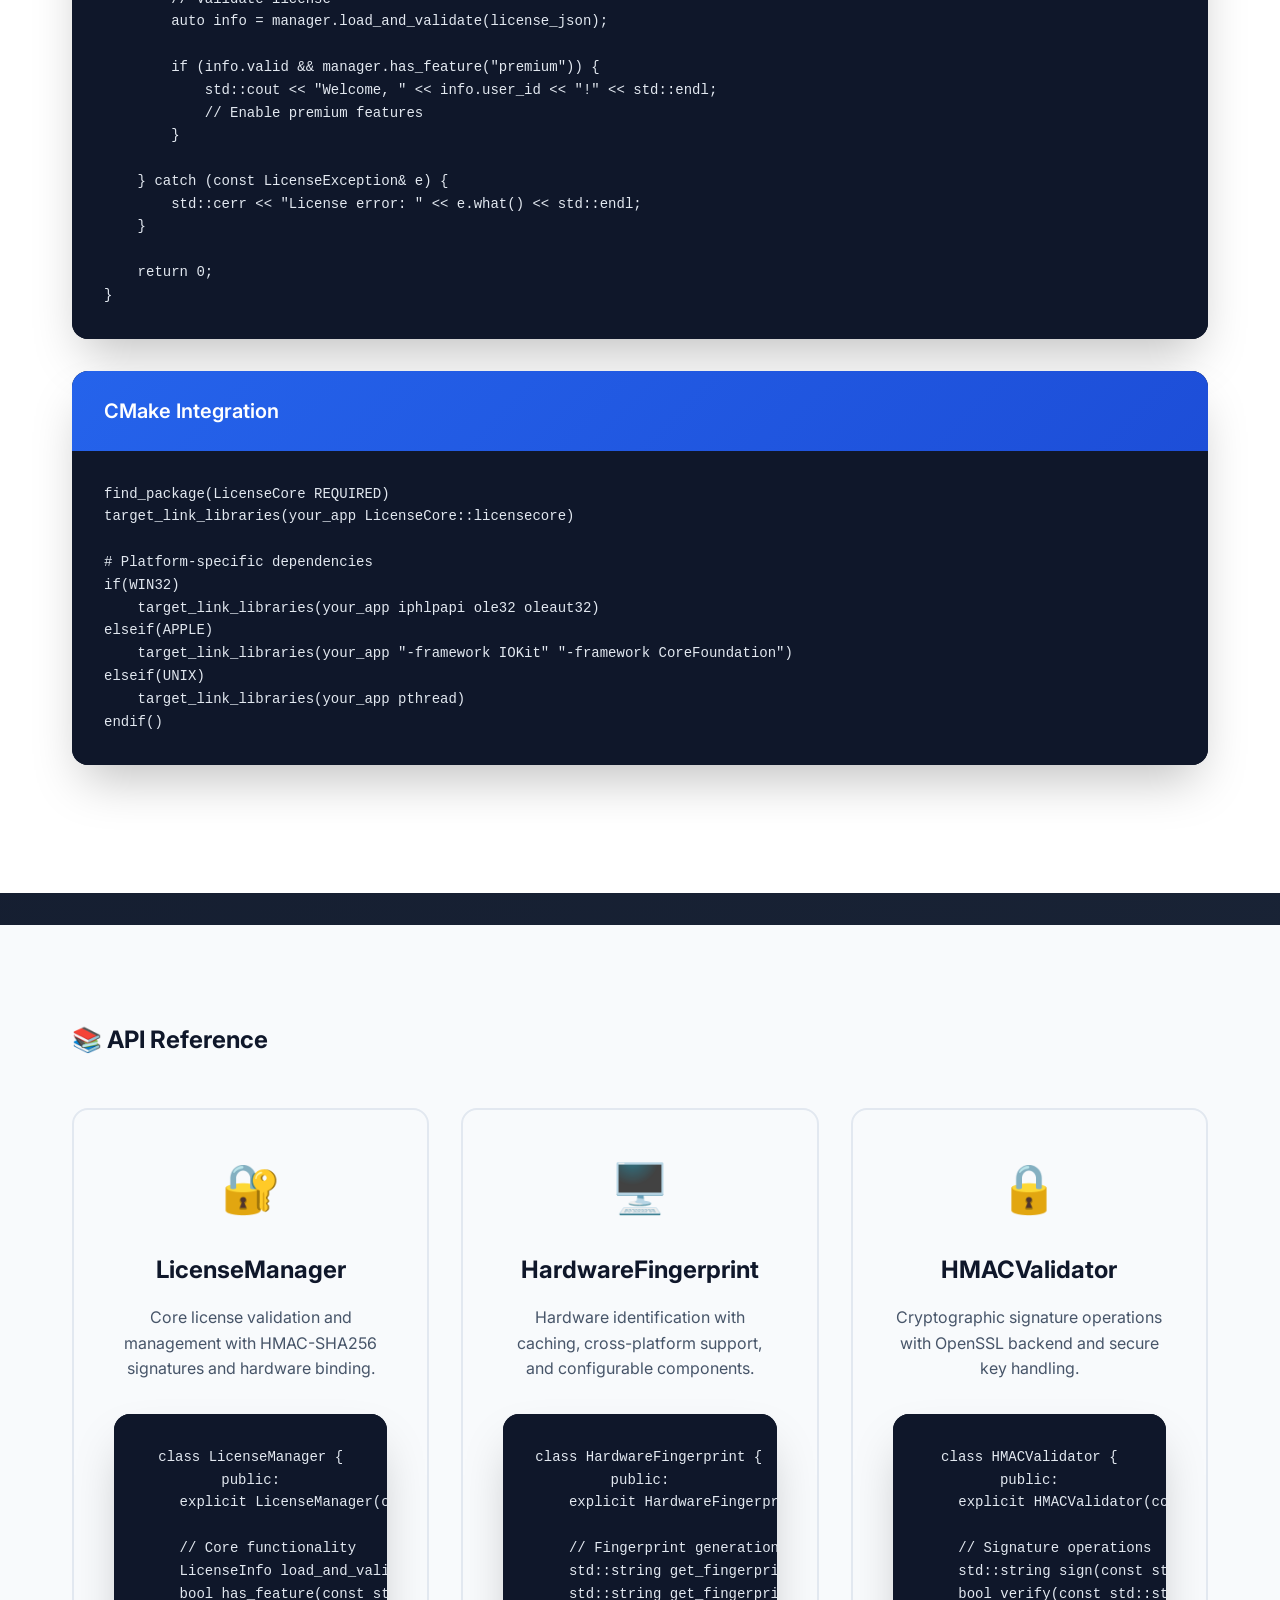
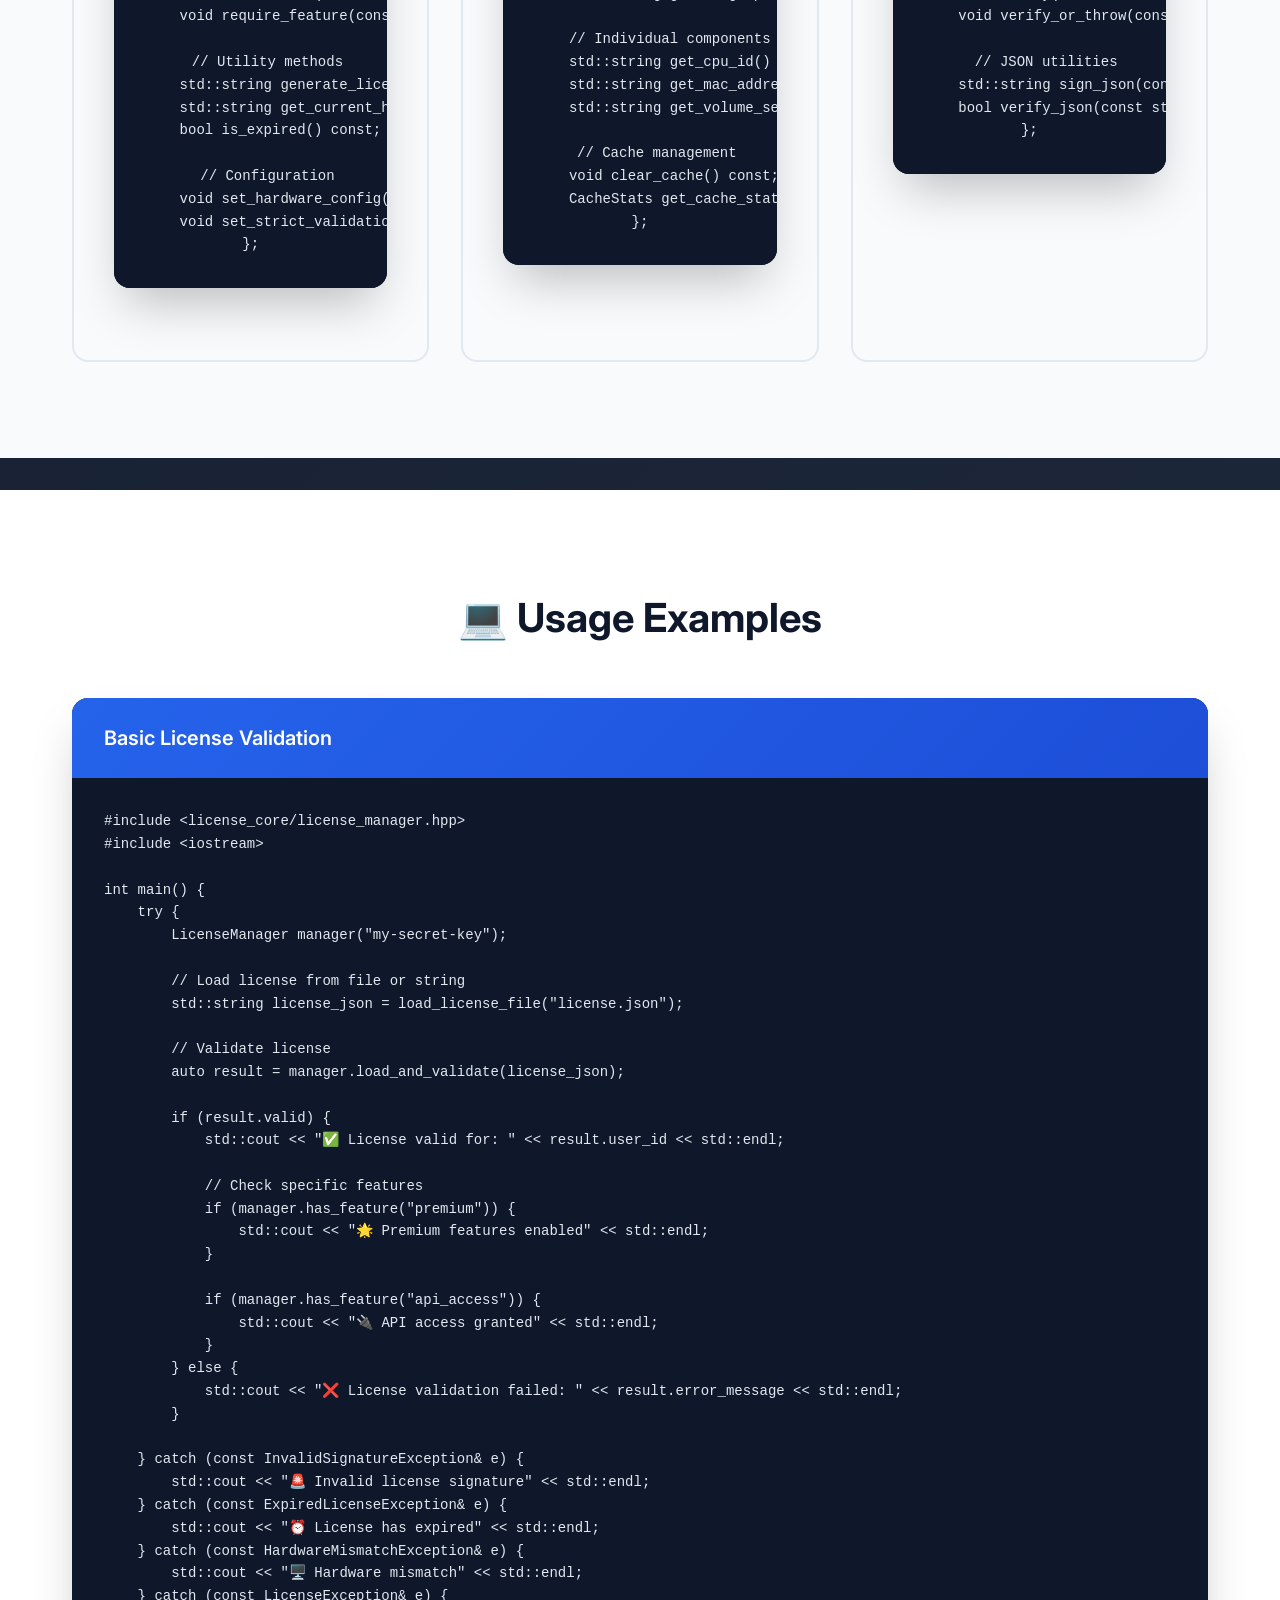
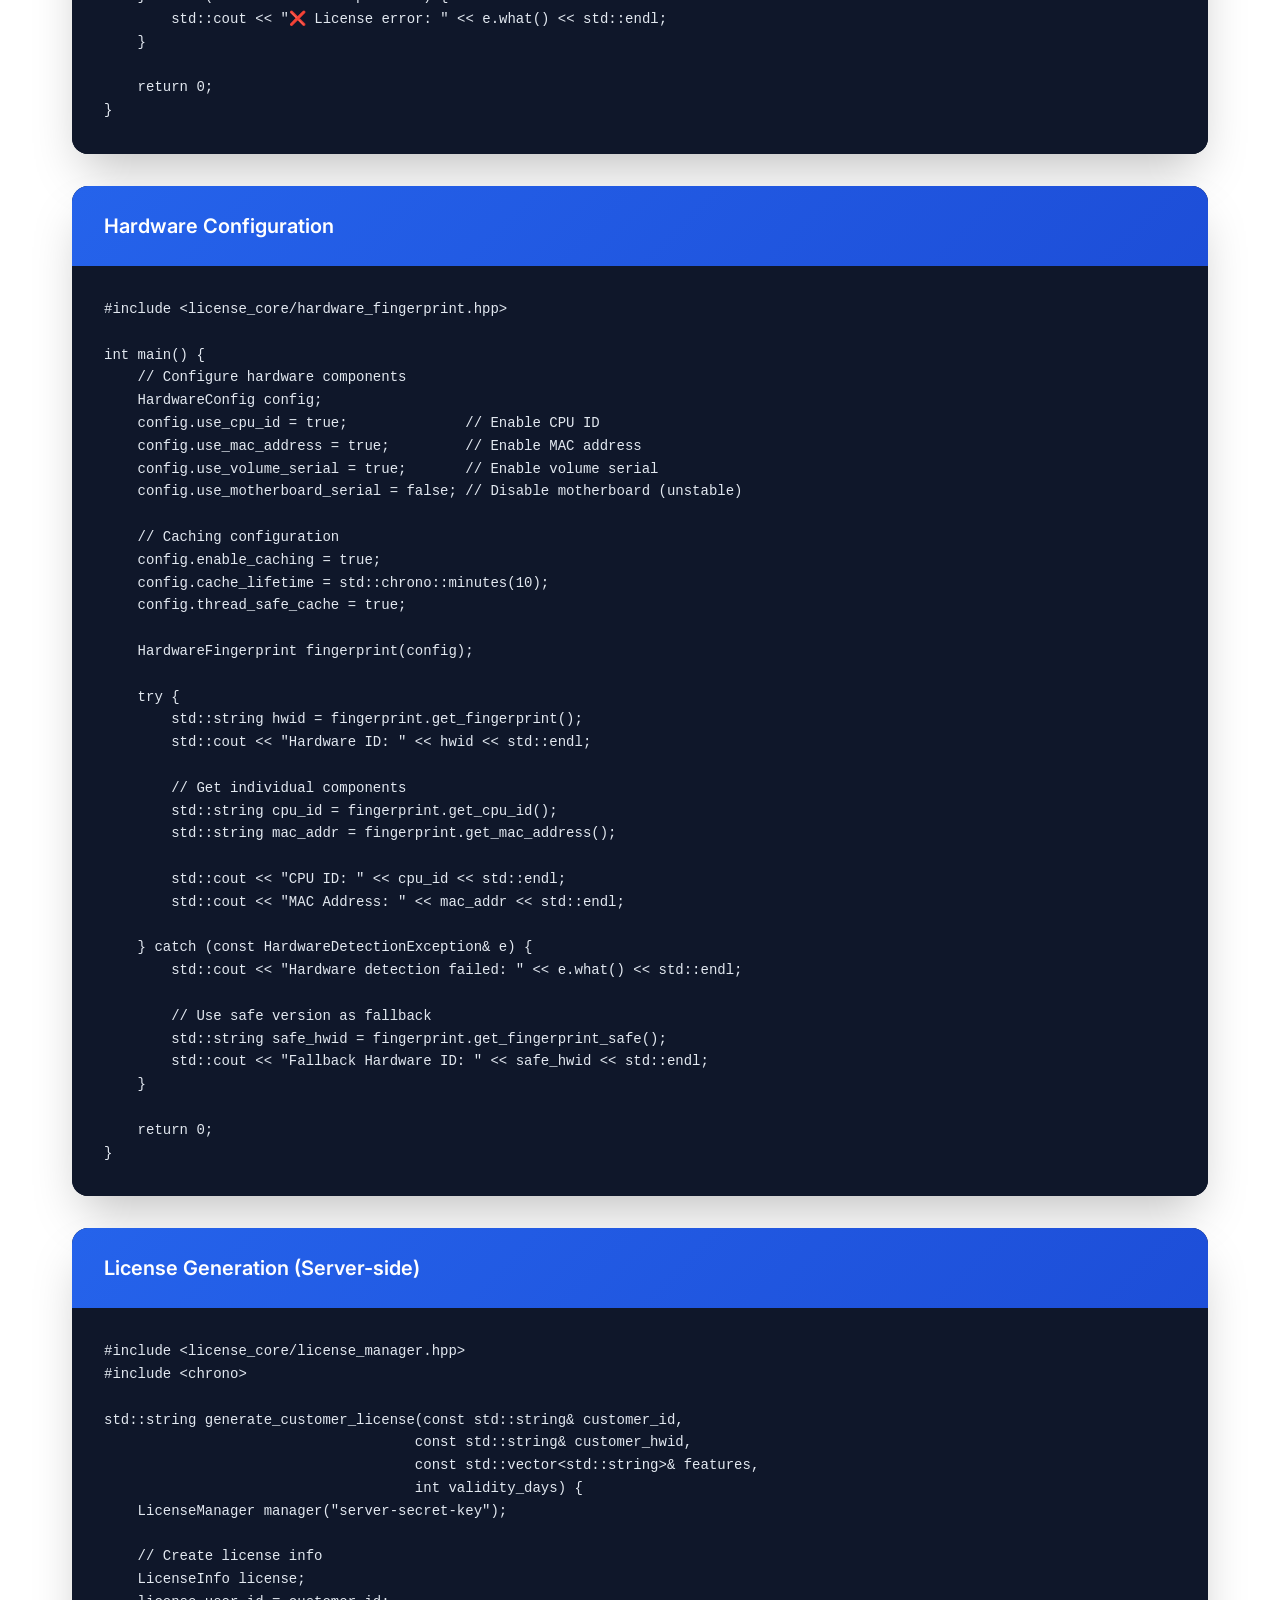
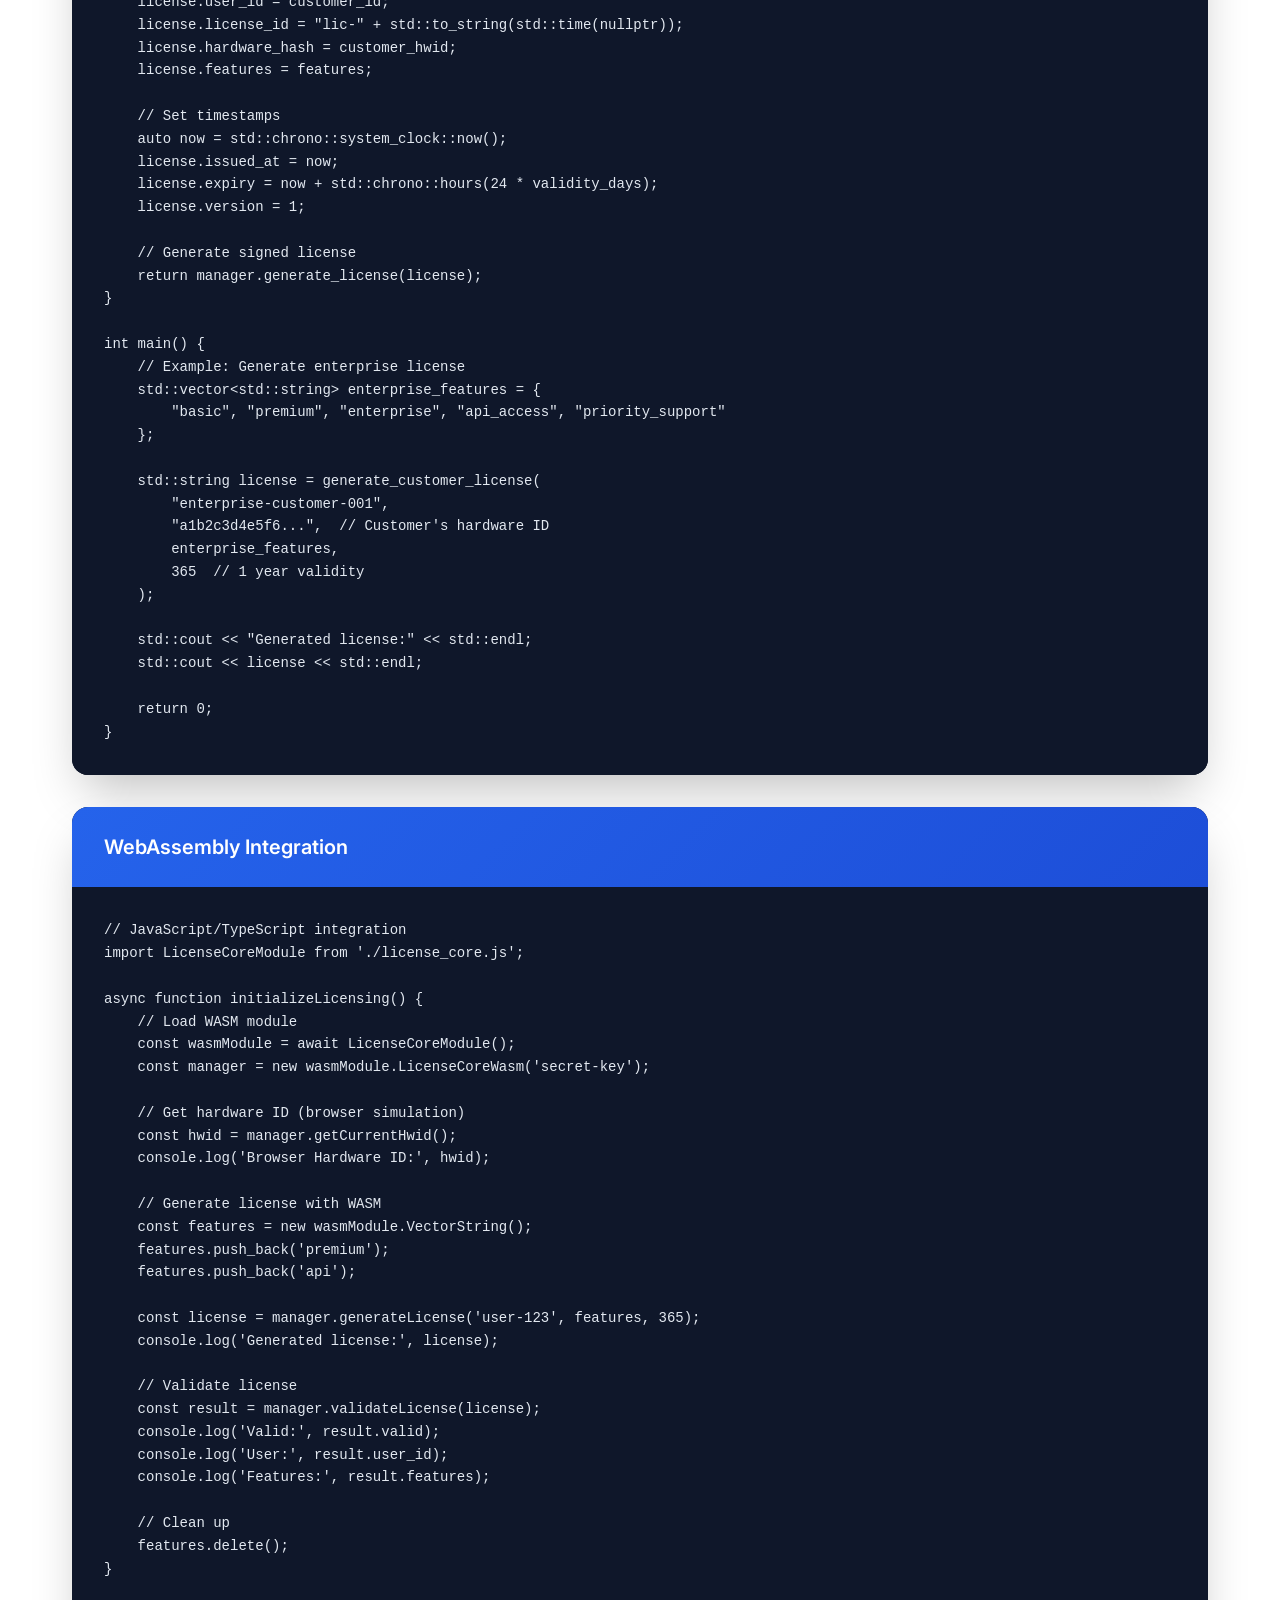
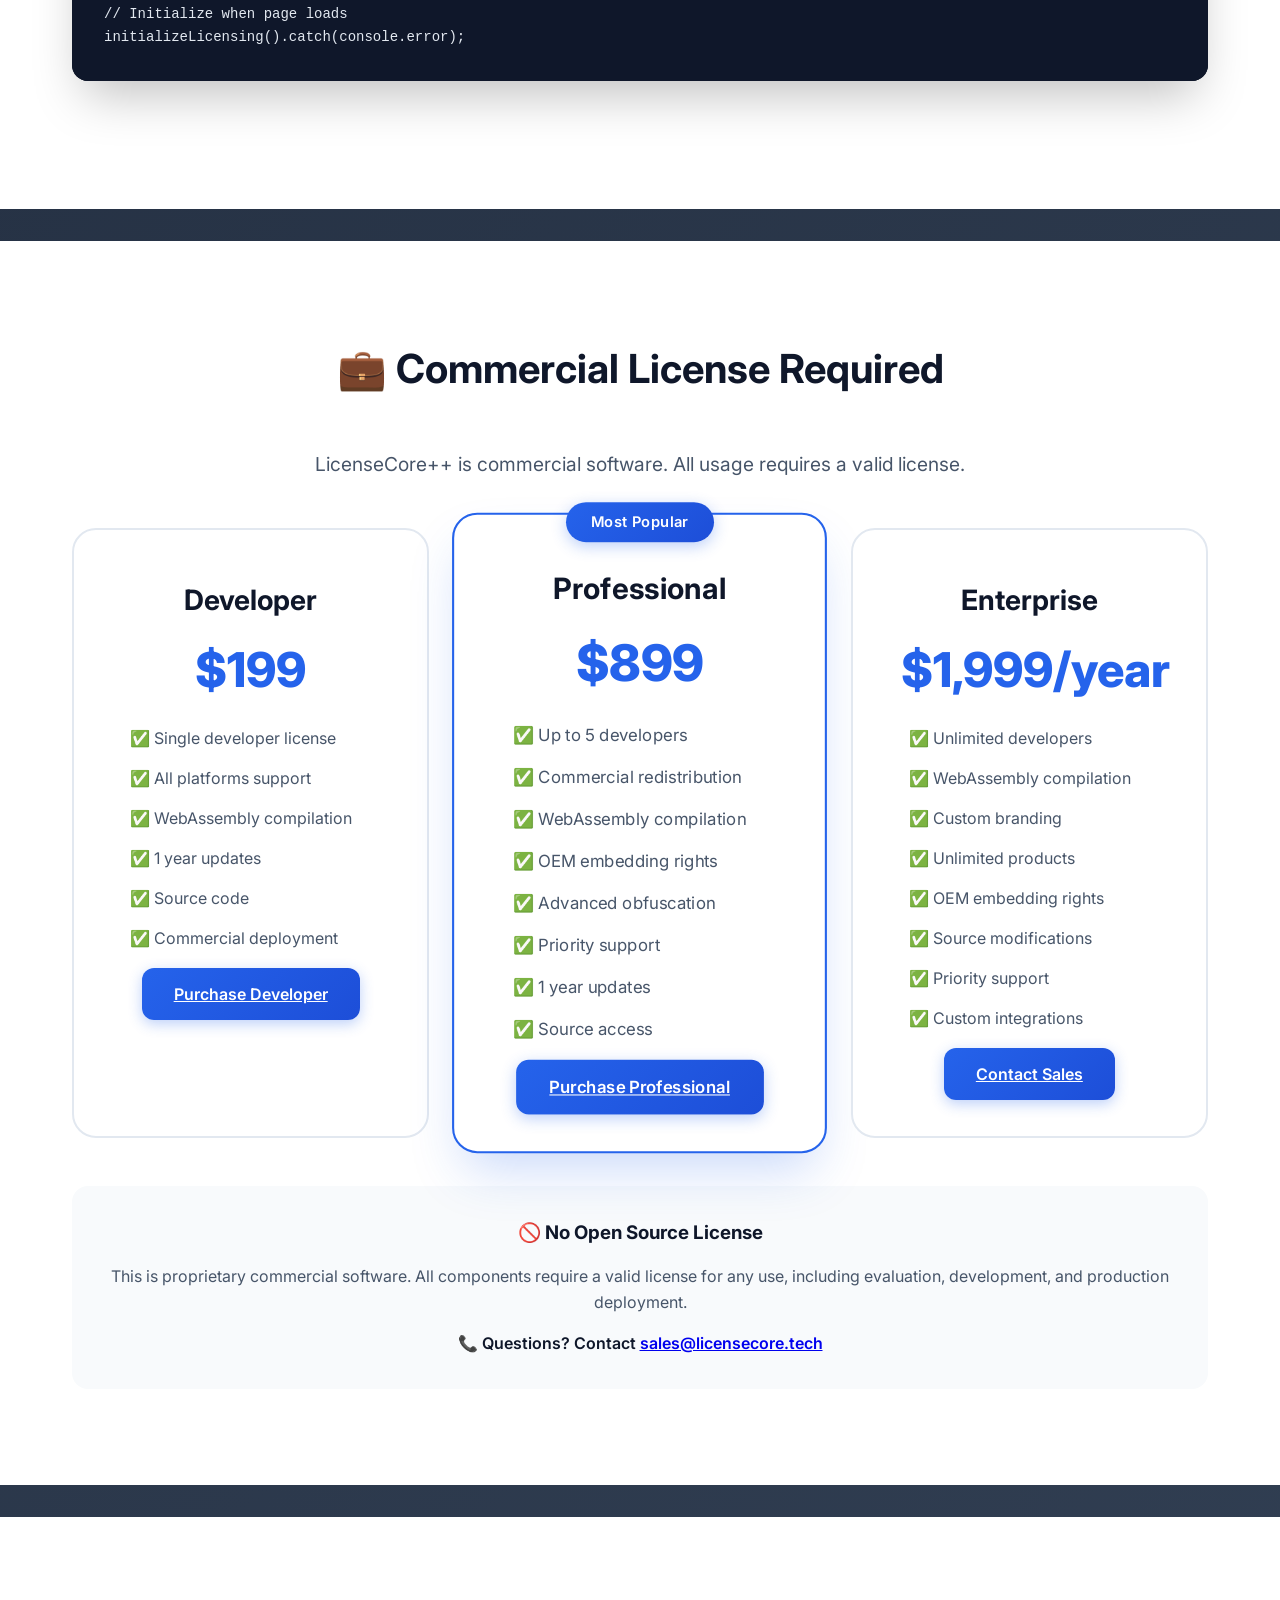
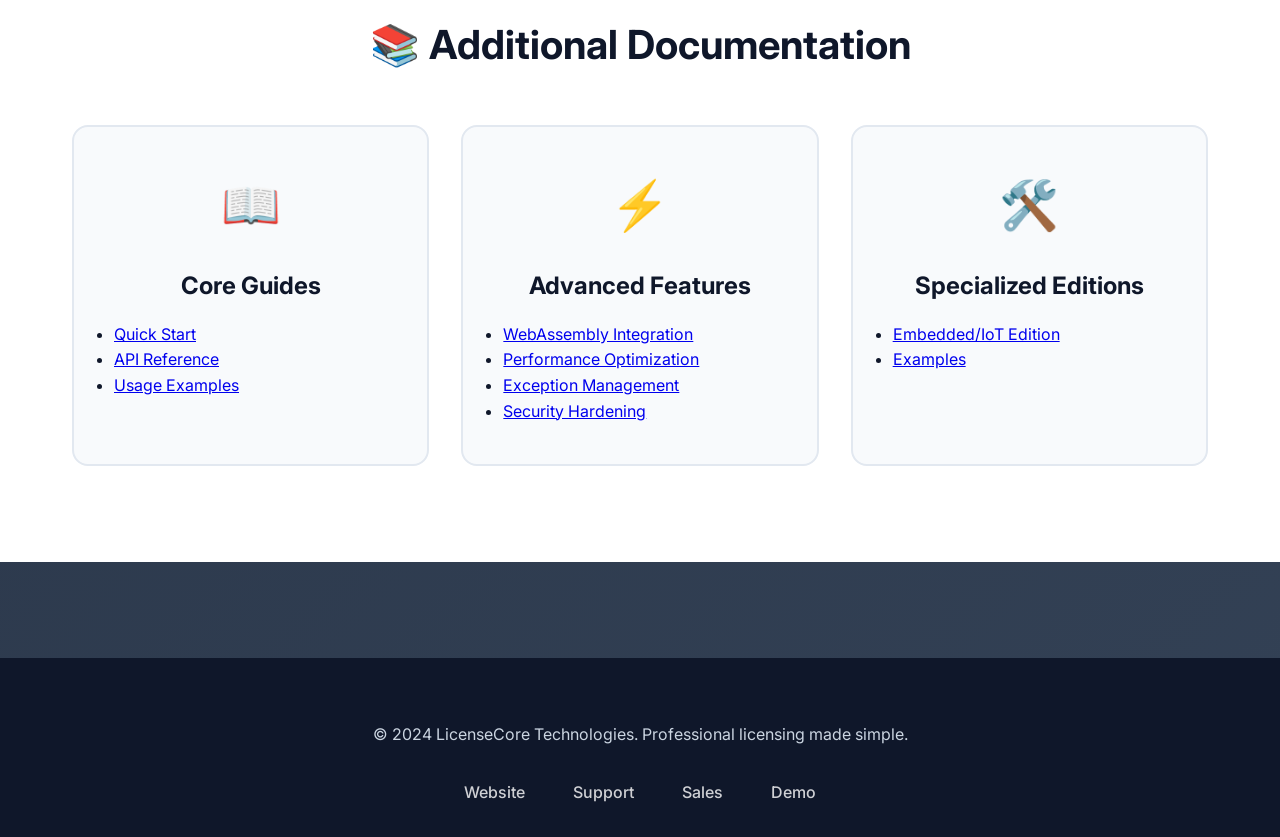
==== commit 95751527: "Finalize production readiness, docs cleanup, and release CI/CD" ====
--- a/docs/docs.html
+++ b/docs/docs.html
@@ -1,548 +1,522 @@
 <!DOCTYPE html>
 <html lang="en">
+
 <head>
+    <!-- Google tag (gtag.js) -->
+    <script async src="https://www.googletagmanager.com/gtag/js?id=G-WCZ7W0Q6E8"></script>
+    <script>
+        window.dataLayer = window.dataLayer || [];
+        function gtag() { dataLayer.push(arguments); }
+        gtag('js', new Date());
+
+        gtag('config', 'G-WCZ7W0Q6E8');
+    </script>
     <meta charset="UTF-8">
     <meta name="viewport" content="width=device-width, initial-scale=1.0">
-    <title>LicenseCore++ Documentation</title>
+    <title>LicenseCore++ Documentation - Professional Software Licensing</title>
     <link rel="stylesheet" href="style.css">
-    <style>
-        .doc-container {
-            background: white;
-            border-radius: 20px;
-            padding: 2rem;
-            box-shadow: 0 20px 40px rgba(0,0,0,0.1);
-            margin-bottom: 2rem;
+    <link rel="preconnect" href="https://fonts.googleapis.com">
+    <link rel="preconnect" href="https://fonts.gstatic.com" crossorigin>
+    <link href="https://fonts.googleapis.com/css2?family=Inter:wght@300;400;500;600;700;800&display=swap"
+        rel="stylesheet">
+    <link rel="icon" type="image/svg+xml"
+        href="data:image/svg+xml,%3Csvg xmlns='http://www.w3.org/2000/svg' viewBox='0 0 100 100'%3E%3Ctext y='.9em' font-size='90'%3E📚%3C/text%3E%3C/svg%3E">
+    <meta name="description"
+        content="Complete documentation for LicenseCore++ - HMAC-SHA256 security, hardware fingerprinting, WebAssembly support, and cross-platform licensing.">
+</head>
+
+<body>
+    <!-- Navigation -->
+    <nav class="navbar">
+        <div class="nav-container">
+            <div class="nav-brand">
+                <svg class="nav-logo" viewBox="0 0 24 24" fill="none" stroke="currentColor" stroke-width="2">
+                    <rect x="3" y="11" width="18" height="11" rx="2" ry="2"></rect>
+                    <circle cx="12" cy="16" r="1"></circle>
+                    <path d="m7 11V7a5 5 0 0 1 10 0v4"></path>
+                </svg>
+                <span class="nav-title">LicenseCore++</span>
+                <span class="nav-badge">Documentation</span>
+            </div>
+            <div class="nav-menu">
+                <a href="index.html" class="nav-link">← Back to Demo</a>
+                <a href="#quick-start" class="nav-link">Quick Start</a>
+                <a href="#api-reference" class="nav-link">API Reference</a>
+                <a href="#examples" class="nav-link">Examples</a>
+                <a href="#commercial" class="nav-link">License</a>
+            </div>
+        </div>
+    </nav>
+
+    <!-- Hero Section -->
+    <section class="hero">
+        <div class="container">
+            <div class="hero-content">
+                <div class="hero-badge">
+                    <svg width="16" height="16" viewBox="0 0 24 24" fill="none" stroke="currentColor" stroke-width="2">
+                        <path d="M2 3h6a4 4 0 0 1 4 4v14a3 3 0 0 0-3-3H2z"></path>
+                        <path d="M22 3h-6a4 4 0 0 0-4 4v14a3 3 0 0 1 3-3h7z"></path>
+                    </svg>
+                    Complete API Documentation & Guides
+                </div>
+                <h1 class="hero-title">
+                    <span class="gradient-text">LicenseCore++</span> Documentation
+                </h1>
+                <p class="hero-subtitle">
+                    Comprehensive guides, API reference, and examples for professional software licensing with
+                    HMAC-SHA256 security, hardware fingerprinting, and WebAssembly support.
+                </p>
+            </div>
+        </div>
+    </section>
+
+    <!-- Quick Start Section -->
+    <section id="quick-start" class="info-section">
+        <div class="container">
+            <h2>🚀 Quick Start</h2>
+
+            <div class="code-example">
+                <h3>Commercial Setup</h3>
+                <pre><code># 1. Purchase LicenseCore++ from licensecore.tech
+# 2. Download your licensed package
+# 3. Extract and build
+
+unzip LicenseCore-Professional.zip
+cd LicenseCore
+chmod +x build.sh
+./build.sh
+
+# 4. Test examples
+cd build
+./examples/simple_example
+./examples/hwid_tool
+./examples/license_generator --help</code></pre>
+            </div>
+
+            <div class="code-example">
+                <h3>Basic C++ Integration</h3>
+                <pre><code>#include &lt;license_core/license_manager.hpp&gt;
+using namespace license_core;
+
+int main() {
+    try {
+        // Initialize with secret key
+        LicenseManager manager("your-secret-key-here");
+
+        // Validate license
+        auto info = manager.load_and_validate(license_json);
+
+        if (info.valid && manager.has_feature("premium")) {
+            std::cout << "Welcome, " << info.user_id << "!" << std::endl;
+            // Enable premium features
         }
-        
-        .doc-section {
-            margin-bottom: 3rem;
-        }
-        
-        .doc-section h2 {
-            color: #667eea;
-            border-bottom: 2px solid #e1e5e9;
-            padding-bottom: 0.5rem;
-            margin-bottom: 1rem;
-        }
-        
-        .api-method {
-            background: #f8fafc;
-            border-left: 4px solid #667eea;
-            padding: 1rem;
-            margin: 1rem 0;
-            border-radius: 0 8px 8px 0;
-        }
-        
-        .api-method h4 {
-            color: #333;
-            margin-bottom: 0.5rem;
-        }
-        
-        .api-method .signature {
-            font-family: monospace;
-            background: #e1e5e9;
-            padding: 0.5rem;
-            border-radius: 4px;
-            margin: 0.5rem 0;
-        }
-        
-        .nav-links {
-            position: sticky;
-            top: 2rem;
-            background: white;
-            padding: 1rem;
-            border-radius: 10px;
-            border: 2px solid #e1e5e9;
-        }
-        
-        .nav-links ul {
-            list-style: none;
-        }
-        
-        .nav-links a {
-            color: #667eea;
-            text-decoration: none;
-            padding: 0.25rem 0;
-            display: block;
-        }
-        
-        .nav-links a:hover {
-            color: #764ba2;
-        }
-        
-        .two-column {
-            display: grid;
-            grid-template-columns: 250px 1fr;
-            gap: 2rem;
-        }
-        
-        @media (max-width: 768px) {
-            .two-column {
-                grid-template-columns: 1fr;
-            }
-        }
-        
-        .warning {
-            background: #fff3cd;
-            border: 2px solid #ffeaa7;
-            border-radius: 8px;
-            padding: 1rem;
-            margin: 1rem 0;
-        }
-        
-        .tip {
-            background: #d4edda;
-            border: 2px solid #c3e6cb;
-            border-radius: 8px;
-            padding: 1rem;
-            margin: 1rem 0;
-        }
-    </style>
-</head>
-<body>
-    <div class="container">
-        <div class="header">
-            <div class="logo">📚 LicenseCore++ Documentation</div>
-            <div class="tagline">Complete API Reference and Integration Guide</div>
-            <a href="index.html" style="color: white; text-decoration: none; opacity: 0.8;">← Back to Demo</a>
-        </div>
-
-        <div class="two-column">
-            <div class="nav-links">
-                <h3>Contents</h3>
-                <ul>
-                    <li><a href="#quick-start">Quick Start</a></li>
-                    <li><a href="#installation">Installation</a></li>
-                    <li><a href="#license-manager">LicenseManager</a></li>
-                    <li><a href="#hardware-fingerprint">HardwareFingerprint</a></li>
-                    <li><a href="#hmac-validator">HMACValidator</a></li>
-                    <li><a href="#license-format">License Format</a></li>
-                    <li><a href="#integration">Integration Examples</a></li>
-                    <li><a href="#platform-notes">Platform Notes</a></li>
-                    <li><a href="#troubleshooting">Troubleshooting</a></li>
-                </ul>
-            </div>
-
-            <div class="doc-container">
-                <div class="doc-section" id="quick-start">
-                    <h2>🚀 Quick Start</h2>
-                    <p>Get up and running with LicenseCore++ in under 5 minutes.</p>
-                    
-                    <div class="code-example">
-                        <h3>Basic Usage</h3>
-                        <pre><code>#include &lt;license_core/license_manager.hpp&gt;
-
-using namespace license_core;
-
-int main() {
-    // Initialize with your secret key
-    LicenseManager manager("your-secret-key-here");
-    
-    // Validate license
-    auto info = manager.load_and_validate(license_json);
-    
-    if (info.valid && manager.has_feature("premium")) {
-        std::cout << "Welcome, " << info.user_id << "!" << std::endl;
-        // Enable premium features
-    } else {
-        std::cout << "License invalid: " << info.error_message << std::endl;
+
+    } catch (const LicenseException& e) {
+        std::cerr << "License error: " << e.what() << std::endl;
     }
-    
+
     return 0;
 }</code></pre>
-                    </div>
-                </div>
-
-                <div class="doc-section" id="installation">
-                    <h2>📦 Installation</h2>
-                    
-                    <h3>CMake Integration</h3>
+            </div>
+
+            <div class="code-example">
+                <h3>CMake Integration</h3>
+                <pre><code>find_package(LicenseCore REQUIRED)
+target_link_libraries(your_app LicenseCore::licensecore)
+
+# Platform-specific dependencies
+if(WIN32)
+    target_link_libraries(your_app iphlpapi ole32 oleaut32)
+elseif(APPLE)
+    target_link_libraries(your_app "-framework IOKit" "-framework CoreFoundation")
+elseif(UNIX)
+    target_link_libraries(your_app pthread)
+endif()</code></pre>
+            </div>
+        </div>
+    </section>
+
+    <!-- API Reference Section -->
+    <section id="api-reference" class="demo-section">
+        <div class="container">
+            <h2>📚 API Reference</h2>
+
+            <div class="features-grid">
+                <div class="feature-card">
+                    <div class="feature-icon">🔐</div>
+                    <h3>LicenseManager</h3>
+                    <p>Core license validation and management with HMAC-SHA256 signatures and hardware binding.</p>
                     <div class="code-example">
-                        <pre><code>find_package(LicenseCore REQUIRED)
-target_link_libraries(your_app LicenseCore::licensecore)</code></pre>
-                    </div>
-                    
-                    <h3>Manual Integration</h3>
-                    <div class="code-example">
-                        <pre><code># Include headers
--I/path/to/licensecore/include
-
-# Link libraries
--llicensecore -lssl -lcrypto
-
-# Platform-specific
-# macOS: -framework IOKit -framework CoreFoundation
-# Windows: -liphlpapi -lwbemuuid -lole32 -loleaut32</code></pre>
-                    </div>
-                    
-                    <h3>Dependencies</h3>
-                    <ul>
-                        <li><strong>OpenSSL</strong> - For HMAC-SHA256 signatures</li>
-                        <li><strong>C++17</strong> - Compatible compiler</li>
-                        <li><strong>CMake 3.16+</strong> - Build system</li>
-                    </ul>
-                </div>
-
-                <div class="doc-section" id="license-manager">
-                    <h2>🔐 LicenseManager API</h2>
-                    <p>Main class for license validation and management.</p>
-                    
-                    <div class="api-method">
-                        <h4>Constructor</h4>
-                        <div class="signature">LicenseManager(const std::string& secret_key)</div>
-                        <p>Initialize license manager with your secret key.</p>
-                    </div>
-                    
-                    <div class="api-method">
-                        <h4>load_and_validate</h4>
-                        <div class="signature">LicenseInfo load_and_validate(const std::string& license_json)</div>
-                        <p>Parse and validate a license JSON string. Returns LicenseInfo with validation results.</p>
-                    </div>
-                    
-                    <div class="api-method">
-                        <h4>has_feature</h4>
-                        <div class="signature">bool has_feature(const std::string& feature) const</div>
-                        <p>Check if current license includes specified feature.</p>
-                    </div>
-                    
-                    <div class="api-method">
-                        <h4>generate_license</h4>
-                        <div class="signature">std::string generate_license(const LicenseInfo& info) const</div>
-                        <p>Generate signed license JSON from license information.</p>
-                    </div>
-                    
-                    <div class="api-method">
-                        <h4>get_current_hwid</h4>
-                        <div class="signature">std::string get_current_hwid() const</div>
-                        <p>Get current system's hardware fingerprint.</p>
-                    </div>
-                    
-                    <div class="api-method">
-                        <h4>is_expired</h4>
-                        <div class="signature">bool is_expired() const</div>
-                        <p>Check if current license has expired.</p>
-                    </div>
-                </div>
-
-                <div class="doc-section" id="license-format">
-                    <h2>📄 License Format</h2>
-                    <p>JSON structure for LicenseCore++ licenses.</p>
-                    
-                    <div class="code-example">
-                        <h3>License JSON Structure</h3>
-                        <pre><code>{
-  "user_id": "customer-123",
-  "license_id": "lic-1640995200",
-  "expiry": "2025-12-31T23:59:59Z",
-  "issued_at": "2024-01-01T00:00:00Z",
-  "hardware_hash": "a1b2c3d4e5f6789...",
-  "features": ["basic", "premium", "api"],
-  "version": 1,
-  "hmac_signature": "c4ef45e6d7f8a9b..."
-}</code></pre>
-                    </div>
-                    
-                    <h3>Field Descriptions</h3>
-                    <ul>
-                        <li><strong>user_id</strong> - Customer identifier</li>
-                        <li><strong>license_id</strong> - Unique license identifier</li>
-                        <li><strong>expiry</strong> - ISO8601 expiration timestamp</li>
-                        <li><strong>issued_at</strong> - ISO8601 issue timestamp</li>
-                        <li><strong>hardware_hash</strong> - Hardware fingerprint</li>
-                        <li><strong>features</strong> - Array of enabled features</li>
-                        <li><strong>version</strong> - License format version</li>
-                        <li><strong>hmac_signature</strong> - HMAC-SHA256 signature</li>
-                    </ul>
-                </div>
-
-                <div class="doc-section" id="integration">
-                    <h2>🔧 Integration Examples</h2>
-                    
-                    <h3>Desktop Application</h3>
-                    <div class="code-example">
-                        <pre><code>class MyApplication {
-private:
-    LicenseManager license_manager_;
-    bool premium_enabled_ = false;
-    
+                        <pre><code>class LicenseManager {
 public:
-    MyApplication() : license_manager_("my-app-secret-key") {}
-    
-    bool initialize() {
-        std::string license_path = get_license_file_path();
-        
-        if (!std::filesystem::exists(license_path)) {
-            show_license_dialog();
-            return false;
-        }
-        
-        std::ifstream file(license_path);
-        std::string license_json((std::istreambuf_iterator&lt;char&gt;(file)),
-                                std::istreambuf_iterator&lt;char&gt;());
-        
-        auto info = license_manager_.load_and_validate(license_json);
-        
-        if (!info.valid) {
-            show_error("License invalid: " + info.error_message);
-            return false;
-        }
-        
-        premium_enabled_ = license_manager_.has_feature("premium");
-        
-        std::cout << "Welcome, " << info.user_id << "!" << std::endl;
-        return true;
-    }
-    
-    void enable_premium_menu() {
-        if (premium_enabled_) {
-            // Show premium menu items
-        }
-    }
+    explicit LicenseManager(const std::string& secret_key);
+
+    // Core functionality
+    LicenseInfo load_and_validate(const std::string& license_json);
+    bool has_feature(const std::string& feature) const;
+    void require_feature(const std::string& feature) const;
+
+    // Utility methods
+    std::string generate_license(const LicenseInfo& info) const;
+    std::string get_current_hwid() const;
+    bool is_expired() const;
+
+    // Configuration
+    void set_hardware_config(const HardwareConfig& config);
+    void set_strict_validation(bool strict = true);
 };</code></pre>
                     </div>
-                    
-                    <h3>License Server</h3>
+                </div>
+
+                <div class="feature-card">
+                    <div class="feature-icon">🖥️</div>
+                    <h3>HardwareFingerprint</h3>
+                    <p>Hardware identification with caching, cross-platform support, and configurable components.</p>
                     <div class="code-example">
-                        <pre><code>// Server-side license generation
-std::string generate_customer_license(
-    const std::string& customer_id,
-    const std::string& hardware_id,
-    const std::vector&lt;std::string&gt;& features,
-    int validity_days
-) {
-    LicenseManager manager(get_server_secret_key());
-    
+                        <pre><code>class HardwareFingerprint {
+public:
+    explicit HardwareFingerprint(const HardwareConfig& config = {});
+
+    // Fingerprint generation
+    std::string get_fingerprint() const;       // May throw
+    std::string get_fingerprint_safe() const; // No exceptions
+
+    // Individual components
+    std::string get_cpu_id() const;
+    std::string get_mac_address() const;
+    std::string get_volume_serial() const;
+
+    // Cache management
+    void clear_cache() const;
+    CacheStats get_cache_stats() const;
+};</code></pre>
+                    </div>
+                </div>
+
+                <div class="feature-card">
+                    <div class="feature-icon">🔒</div>
+                    <h3>HMACValidator</h3>
+                    <p>Cryptographic signature operations with OpenSSL backend and secure key handling.</p>
+                    <div class="code-example">
+                        <pre><code>class HMACValidator {
+public:
+    explicit HMACValidator(const std::string& secret_key);
+
+    // Signature operations
+    std::string sign(const std::string& data) const;
+    bool verify(const std::string& data, const std::string& signature) const;
+    void verify_or_throw(const std::string& data, const std::string& signature) const;
+
+    // JSON utilities
+    std::string sign_json(const std::string& json_without_signature) const;
+    bool verify_json(const std::string& json_with_signature) const;
+};</code></pre>
+                    </div>
+                </div>
+            </div>
+        </div>
+    </section>
+
+    <!-- Examples Section -->
+    <section id="examples" class="info-section">
+        <div class="container">
+            <h2>💻 Usage Examples</h2>
+
+            <div class="code-example">
+                <h3>Basic License Validation</h3>
+                <pre><code>#include &lt;license_core/license_manager.hpp&gt;
+#include &lt;iostream&gt;
+
+int main() {
+    try {
+        LicenseManager manager("my-secret-key");
+
+        // Load license from file or string
+        std::string license_json = load_license_file("license.json");
+
+        // Validate license
+        auto result = manager.load_and_validate(license_json);
+
+        if (result.valid) {
+            std::cout << "✅ License valid for: " << result.user_id << std::endl;
+
+            // Check specific features
+            if (manager.has_feature("premium")) {
+                std::cout << "🌟 Premium features enabled" << std::endl;
+            }
+
+            if (manager.has_feature("api_access")) {
+                std::cout << "🔌 API access granted" << std::endl;
+            }
+        } else {
+            std::cout << "❌ License validation failed: " << result.error_message << std::endl;
+        }
+
+    } catch (const InvalidSignatureException& e) {
+        std::cout << "🚨 Invalid license signature" << std::endl;
+    } catch (const ExpiredLicenseException& e) {
+        std::cout << "⏰ License has expired" << std::endl;
+    } catch (const HardwareMismatchException& e) {
+        std::cout << "🖥️ Hardware mismatch" << std::endl;
+    } catch (const LicenseException& e) {
+        std::cout << "❌ License error: " << e.what() << std::endl;
+    }
+
+    return 0;
+}</code></pre>
+            </div>
+
+            <div class="code-example">
+                <h3>Hardware Configuration</h3>
+                <pre><code>#include &lt;license_core/hardware_fingerprint.hpp&gt;
+
+int main() {
+    // Configure hardware components
+    HardwareConfig config;
+    config.use_cpu_id = true;              // Enable CPU ID
+    config.use_mac_address = true;         // Enable MAC address
+    config.use_volume_serial = true;       // Enable volume serial
+    config.use_motherboard_serial = false; // Disable motherboard (unstable)
+
+    // Caching configuration
+    config.enable_caching = true;
+    config.cache_lifetime = std::chrono::minutes(10);
+    config.thread_safe_cache = true;
+
+    HardwareFingerprint fingerprint(config);
+
+    try {
+        std::string hwid = fingerprint.get_fingerprint();
+        std::cout << "Hardware ID: " << hwid << std::endl;
+
+        // Get individual components
+        std::string cpu_id = fingerprint.get_cpu_id();
+        std::string mac_addr = fingerprint.get_mac_address();
+
+        std::cout << "CPU ID: " << cpu_id << std::endl;
+        std::cout << "MAC Address: " << mac_addr << std::endl;
+
+    } catch (const HardwareDetectionException& e) {
+        std::cout << "Hardware detection failed: " << e.what() << std::endl;
+
+        // Use safe version as fallback
+        std::string safe_hwid = fingerprint.get_fingerprint_safe();
+        std::cout << "Fallback Hardware ID: " << safe_hwid << std::endl;
+    }
+
+    return 0;
+}</code></pre>
+            </div>
+
+            <div class="code-example">
+                <h3>License Generation (Server-side)</h3>
+                <pre><code>#include &lt;license_core/license_manager.hpp&gt;
+#include &lt;chrono&gt;
+
+std::string generate_customer_license(const std::string& customer_id,
+                                     const std::string& customer_hwid,
+                                     const std::vector&lt;std::string&gt;& features,
+                                     int validity_days) {
+    LicenseManager manager("server-secret-key");
+
+    // Create license info
     LicenseInfo license;
     license.user_id = customer_id;
-    license.license_id = "lic-" + std::to_string(time(nullptr));
-    license.hardware_hash = hardware_id;
+    license.license_id = "lic-" + std::to_string(std::time(nullptr));
+    license.hardware_hash = customer_hwid;
     license.features = features;
-    license.issued_at = std::chrono::system_clock::now();
-    license.expiry = license.issued_at + 
-                     std::chrono::hours(24 * validity_days);
+
+    // Set timestamps
+    auto now = std::chrono::system_clock::now();
+    license.issued_at = now;
+    license.expiry = now + std::chrono::hours(24 * validity_days);
     license.version = 1;
-    
+
+    // Generate signed license
     return manager.generate_license(license);
+}
+
+int main() {
+    // Example: Generate enterprise license
+    std::vector&lt;std::string&gt; enterprise_features = {
+        "basic", "premium", "enterprise", "api_access", "priority_support"
+    };
+
+    std::string license = generate_customer_license(
+        "enterprise-customer-001",
+        "a1b2c3d4e5f6...",  // Customer's hardware ID
+        enterprise_features,
+        365  // 1 year validity
+    );
+
+    std::cout << "Generated license:" << std::endl;
+    std::cout << license << std::endl;
+
+    return 0;
 }</code></pre>
-                    </div>
-                    
-                    <h3>Feature Gating</h3>
-                    <div class="code-example">
-                        <pre><code>class FeatureManager {
-private:
-    LicenseManager& license_manager_;
-    
-public:
-    bool can_export_pdf() {
-        return license_manager_.has_feature("export") ||
-               license_manager_.has_feature("premium");
-    }
-    
-    bool can_use_api() {
-        return license_manager_.has_feature("api");
-    }
-    
-    int max_users() {
-        if (license_manager_.has_feature("enterprise")) return -1; // unlimited
-        if (license_manager_.has_feature("team")) return 10;
-        return 1; // basic
-    }
-};</code></pre>
-                    </div>
-                </div>
-
-                <div class="doc-section" id="platform-notes">
-                    <h2>🖥️ Platform-Specific Notes</h2>
-                    
-                    <h3>Windows</h3>
-                    <div class="tip">
-                        <strong>Admin Rights:</strong> Some hardware information requires elevated privileges.
-                    </div>
+            </div>
+
+            <div class="code-example">
+                <h3>WebAssembly Integration</h3>
+                <pre><code>// JavaScript/TypeScript integration
+import LicenseCoreModule from './license_core.js';
+
+async function initializeLicensing() {
+    // Load WASM module
+    const wasmModule = await LicenseCoreModule();
+    const manager = new wasmModule.LicenseCoreWasm('secret-key');
+
+    // Get hardware ID (browser simulation)
+    const hwid = manager.getCurrentHwid();
+    console.log('Browser Hardware ID:', hwid);
+
+    // Generate license with WASM
+    const features = new wasmModule.VectorString();
+    features.push_back('premium');
+    features.push_back('api');
+
+    const license = manager.generateLicense('user-123', features, 365);
+    console.log('Generated license:', license);
+
+    // Validate license
+    const result = manager.validateLicense(license);
+    console.log('Valid:', result.valid);
+    console.log('User:', result.user_id);
+    console.log('Features:', result.features);
+
+    // Clean up
+    features.delete();
+}
+
+// Initialize when page loads
+initializeLicensing().catch(console.error);</code></pre>
+            </div>
+        </div>
+    </section>
+
+    <!-- Commercial License Section -->
+    <section id="commercial" class="pricing-section">
+        <div class="container">
+            <h2>💼 Commercial License Required</h2>
+            <p style="text-align: center; font-size: 1.2rem; margin-bottom: 3rem; color: var(--gray-600);">
+                LicenseCore++ is commercial software. All usage requires a valid license.
+            </p>
+
+            <div class="pricing-grid">
+                <div class="pricing-card">
+                    <h3>Developer</h3>
+                    <div class="price">$199</div>
                     <ul>
-                        <li><strong>CPU ID:</strong> Uses __cpuid intrinsic</li>
-                        <li><strong>MAC Address:</strong> GetAdaptersAddresses API</li>
-                        <li><strong>Volume Serial:</strong> GetVolumeInformation API</li>
-                        <li><strong>Libraries:</strong> iphlpapi.lib, wbemuuid.lib, ole32.lib, oleaut32.lib</li>
+                        <li>✅ Single developer license</li>
+                        <li>✅ All platforms support</li>
+                        <li>✅ WebAssembly compilation</li>
+                        <li>✅ 1 year updates</li>
+                        <li>✅ Source code</li>
+                        <li>✅ Commercial deployment</li>
                     </ul>
-                    
-                    <h3>macOS</h3>
-                    <div class="tip">
-                        <strong>OpenSSL Location:</strong> Use Homebrew: /opt/homebrew/lib/libssl.dylib
-                    </div>
+                    <a href="https://licensecore.tech/purchase?plan=developer" class="btn-pricing">Purchase
+                        Developer</a>
+                </div>
+
+                <div class="pricing-card featured">
+                    <div class="badge">Most Popular</div>
+                    <h3>Professional</h3>
+                    <div class="price">$899</div>
                     <ul>
-                        <li><strong>CPU ID:</strong> sysctlbyname("hw.uuid")</li>
-                        <li><strong>MAC Address:</strong> ifaddrs + sockaddr_dl</li>
-                        <li><strong>Volume Serial:</strong> statfs filesystem ID</li>
-                        <li><strong>Frameworks:</strong> IOKit, CoreFoundation</li>
+                        <li>✅ Up to 5 developers</li>
+                        <li>✅ Commercial redistribution</li>
+                        <li>✅ WebAssembly compilation</li>
+                        <li>✅ OEM embedding rights</li>
+                        <li>✅ Advanced obfuscation</li>
+                        <li>✅ Priority support</li>
+                        <li>✅ 1 year updates</li>
+                        <li>✅ Source access</li>
                     </ul>
-                    
-                    <h3>Linux</h3>
-                    <div class="warning">
-                        <strong>Virtual Machines:</strong> Hardware fingerprinting may be limited in VMs.
-                    </div>
+                    <a href="https://licensecore.tech/purchase?plan=professional" class="btn-pricing">Purchase
+                        Professional</a>
+                </div>
+
+                <div class="pricing-card">
+                    <h3>Enterprise</h3>
+                    <div class="price">$1,999/year</div>
                     <ul>
-                        <li><strong>CPU ID:</strong> /proc/cpuinfo or /etc/machine-id</li>
-                        <li><strong>MAC Address:</strong> ifaddrs + AF_PACKET</li>
-                        <li><strong>Volume Serial:</strong> /proc/mounts root filesystem</li>
-                        <li><strong>Packages:</strong> libssl-dev, build-essential</li>
+                        <li>✅ Unlimited developers</li>
+                        <li>✅ WebAssembly compilation</li>
+                        <li>✅ Custom branding</li>
+                        <li>✅ Unlimited products</li>
+                        <li>✅ OEM embedding rights</li>
+                        <li>✅ Source modifications</li>
+                        <li>✅ Priority support</li>
+                        <li>✅ Custom integrations</li>
                     </ul>
-                </div>
-
-                <div class="doc-section" id="troubleshooting">
-                    <h2>🔧 Troubleshooting</h2>
-                    
-                    <h3>Build Issues</h3>
-                    
-                    <div class="api-method">
-                        <h4>OpenSSL Not Found</h4>
-                        <div class="code-example">
-                            <pre><code># macOS
-export PKG_CONFIG_PATH="/opt/homebrew/lib/pkgconfig"
-brew install openssl
-
-# Linux
-sudo apt install pkg-config libssl-dev
-
-# Windows
-vcpkg install openssl:x64-windows</code></pre>
-                        </div>
-                    </div>
-                    
-                    <div class="api-method">
-                        <h4>Compilation Errors</h4>
-                        <p>Ensure C++17 support and proper include paths:</p>
-                        <div class="code-example">
-                            <pre><code>g++ -std=c++17 -I./include your_app.cpp -llicensecore -lssl -lcrypto</code></pre>
-                        </div>
-                    </div>
-                    
-                    <h3>Runtime Issues</h3>
-                    
-                    <div class="api-method">
-                        <h4>Empty Hardware Fingerprint</h4>
-                        <p>Common causes and solutions:</p>
-                        <ul>
-                            <li>Virtual machine limitations - use fallback methods</li>
-                            <li>Insufficient permissions - run with appropriate privileges</li>
-                            <li>Missing platform libraries - check linking</li>
-                        </ul>
-                    </div>
-                    
-                    <div class="api-method">
-                        <h4>License Validation Failures</h4>
-                        <p>Debug validation issues:</p>
-                        <div class="code-example">
-                            <pre><code>auto info = manager.load_and_validate(license_json);
-if (!info.valid) {
-    std::cout << "Error: " << info.error_message << std::endl;
-    
-    // Common issues:
-    // - "Invalid license signature" -> Wrong secret key
-    // - "Hardware fingerprint mismatch" -> Different machine
-    // - "License has expired" -> Past expiry date
-    // - "Missing required fields" -> Malformed JSON
-}</code></pre>
-                        </div>
-                    </div>
-                    
-                    <h3>Performance Optimization</h3>
-                    
-                    <div class="tip">
-                        <strong>Cache Results:</strong> Hardware fingerprinting can be slow - cache the result.
-                    </div>
-                    
-                    <div class="code-example">
-                        <pre><code>class CachedLicenseManager {
-private:
-    LicenseManager manager_;
-    std::optional&lt;LicenseInfo&gt; cached_license_;
-    std::string cached_hwid_;
-    
-public:
-    const LicenseInfo& get_license() {
-        if (!cached_license_) {
-            cached_license_ = manager_.load_and_validate(load_license_file());
-        }
-        return *cached_license_;
-    }
-    
-    const std::string& get_hwid() {
-        if (cached_hwid_.empty()) {
-            cached_hwid_ = manager_.get_current_hwid();
-        }
-        return cached_hwid_;
-    }
-};</code></pre>
-                    </div>
-                    
-                    <h3>Security Best Practices</h3>
-                    
-                    <div class="warning">
-                        <strong>Secret Key Protection:</strong> Never hardcode secret keys in client applications.
-                    </div>
-                    
-                    <ul>
-                        <li>Use environment variables or encrypted config files</li>
-                        <li>Implement key obfuscation for client-side validation</li>
-                        <li>Consider online validation for high-security applications</li>
-                        <li>Regularly rotate secret keys</li>
-                        <li>Monitor for license abuse patterns</li>
+                    <a href="mailto:sales@licensecore.tech?subject=Enterprise License Inquiry"
+                        class="btn-pricing">Contact Sales</a>
+                </div>
+            </div>
+
+            <div
+                style="text-align: center; margin-top: 3rem; padding: 2rem; background: var(--gray-50); border-radius: 1rem;">
+                <h3>🚫 No Open Source License</h3>
+                <p style="color: var(--gray-600); margin: 1rem 0;">
+                    This is proprietary commercial software. All components require a valid license for any use,
+                    including evaluation, development, and production deployment.
+                </p>
+                <p style="font-weight: 600;">
+                    📞 Questions? Contact <a href="mailto:sales@licensecore.tech">sales@licensecore.tech</a>
+                </p>
+            </div>
+        </div>
+    </section>
+
+    <!-- Documentation Links -->
+    <section class="info-section">
+        <div class="container">
+            <h2>📚 Additional Documentation</h2>
+
+            <div class="features-grid">
+                <div class="feature-card">
+                    <div class="feature-icon">📖</div>
+                    <h3>Core Guides</h3>
+                    <ul style="text-align: left; margin-top: 1rem;">
+                        <li><a href="#quick-start">Quick Start</a></li>
+                        <li><a href="#api-reference">API Reference</a></li>
+                        <li><a href="#examples">Usage Examples</a></li>
                     </ul>
-                    
-                    <div class="code-example">
-                        <h3>Secure Key Loading</h3>
-                        <pre><code>std::string load_secret_key() {
-    // Option 1: Environment variable
-    if (const char* key = std::getenv("MYAPP_LICENSE_KEY")) {
-        return std::string(key);
-    }
-    
-    // Option 2: Encrypted config file
-    return decrypt_config_value("license_key");
-    
-    // Option 3: Server-side validation only
-    throw std::runtime_error("Use server-side validation");
-}</code></pre>
-                    </div>
-                </div>
-
-                <div class="doc-section">
-                    <h2>🚀 Ready to Get Started?</h2>
-                    <p>LicenseCore++ makes professional software licensing simple and secure. Start protecting your software today!</p>
-                    
-                    <div style="text-align: center; margin: 2rem 0;">
-                        <a href="index.html" class="btn">Try Interactive Demo</a>
-                    </div>
-                    
-                    <div class="features-grid">
-                        <div class="feature-card">
-                            <div class="feature-icon">💼</div>
-                            <h3>Commercial Licenses</h3>
-                            <p>Starting at $199 for individual developers. Enterprise options available.</p>
-                        </div>
-                        <div class="feature-card">
-                            <div class="feature-icon">📞</div>
-                            <h3>Support</h3>
-                            <p>Email support included. Priority support for Team and Enterprise plans.</p>
-                        </div>
-                        <div class="feature-card">
-                            <div class="feature-icon">🔄</div>
-                            <h3>Updates</h3>
-                            <p>1 year of updates included with all licenses. Extended support available.</p>
-                        </div>
-                    </div>
-                </div>
-            </div>
-        </div>
-
-        <div class="footer">
-            <p>&copy; 2024 LicenseCore Technologies. Professional licensing made simple.</p>
-            <div class="footer-links">
-                <a href="index.html">Demo</a>
-                <a href="mailto:license@licensecore.tech">Contact</a>
-                <a href="https://github.com/licensecore/licensecore">GitHub</a>
-            </div>
+                </div>
+
+                <div class="feature-card">
+                    <div class="feature-icon">⚡</div>
+                    <h3>Advanced Features</h3>
+                    <ul style="text-align: left; margin-top: 1rem;">
+                        <li><a href="#examples">WebAssembly Integration</a></li>
+                        <li><a href="#examples">Performance Optimization</a></li>
+                        <li><a href="#api-reference">Exception Management</a></li>
+                        <li><a href="#api-reference">Security Hardening</a></li>
+                    </ul>
+                </div>
+
+                <div class="feature-card">
+                    <div class="feature-icon">🛠️</div>
+                    <h3>Specialized Editions</h3>
+                    <ul style="text-align: left; margin-top: 1rem;">
+                        <li><a href="index.html#features">Embedded/IoT Edition</a></li>
+                        <li><a href="#examples">Examples</a></li>
+                    </ul>
+                </div>
+            </div>
+        </div>
+    </section>
+
+    <!-- Footer -->
+    <div class="footer">
+        <p>&copy; 2024 LicenseCore Technologies. Professional licensing made simple.</p>
+        <div class="footer-links">
+            <a href="https://licensecore.tech">Website</a>
+            <a href="mailto:support@licensecore.tech">Support</a>
+            <a href="mailto:sales@licensecore.tech">Sales</a>
+            <a href="index.html">Demo</a>
         </div>
     </div>
 </body>
-</html>+
+</html>
--- a/docs/style.css
+++ b/docs/style.css
@@ -21,7 +21,8 @@
 .navbar {
     background: rgba(15, 23, 42, 0.95); backdrop-filter: blur(20px);
     border-bottom: 1px solid rgba(148, 163, 184, 0.2);
-    position: fixed; top: 0; left: 0; right: 0; z-index: 1000; padding: 1rem 0;
+    position: fixed; top: 40px; left: 0; right: 0; z-index: 1000; padding: 1rem 0;
+    transition: top 0.3s ease;
 }
 
 .nav-container {
@@ -45,6 +46,51 @@
     border-radius: 0.5rem; font-weight: 600; box-shadow: 0 4px 14px 0 rgba(37, 99, 235, 0.3);
 }
 .nav-cta:hover { transform: translateY(-1px); box-shadow: 0 6px 20px 0 rgba(37, 99, 235, 0.4); }
+
+/* Breadcrumbs */
+.breadcrumbs {
+    background: rgba(15, 23, 42, 0.8);
+    padding: 1rem 0;
+    margin-top: 100px; /* Account for fixed navbar */
+    border-bottom: 1px solid rgba(148, 163, 184, 0.2);
+}
+
+.breadcrumb-list {
+    display: flex;
+    align-items: center;
+    list-style: none;
+    margin: 0;
+    padding: 0;
+    gap: 0.5rem;
+    font-size: 0.875rem;
+}
+
+.breadcrumb-item {
+    display: flex;
+    align-items: center;
+    color: rgba(255, 255, 255, 0.7);
+}
+
+.breadcrumb-item:not(:last-child)::after {
+    content: '/';
+    margin: 0 0.5rem;
+    color: rgba(255, 255, 255, 0.5);
+}
+
+.breadcrumb-item a {
+    color: rgba(255, 255, 255, 0.7);
+    text-decoration: none;
+    transition: color 0.2s;
+}
+
+.breadcrumb-item a:hover {
+    color: var(--primary);
+}
+
+.breadcrumb-item.active {
+    color: white;
+    font-weight: 500;
+}
 
 /* Container */
 .container { max-width: 1200px; margin: 0 auto; padding: 2rem; }
@@ -172,6 +218,73 @@
 .status.success { background: rgba(5, 150, 105, 0.1); color: var(--success); border-color: rgba(5, 150, 105, 0.3); }
 .status.error { background: rgba(220, 38, 38, 0.1); color: var(--error); border-color: rgba(220, 38, 38, 0.3); }
 .status.info { background: rgba(37, 99, 235, 0.1); color: var(--primary); border-color: rgba(37, 99, 235, 0.3); }
+
+/* Technical Advantages Section */
+.tech-advantages {
+    background: var(--gray-50);
+    padding: 4rem 0;
+    margin: 2rem 0;
+}
+
+.tech-advantages h2 {
+    text-align: center;
+    font-size: 2.5rem;
+    font-weight: 700;
+    color: var(--gray-900);
+    margin-bottom: 3rem;
+}
+
+.tech-grid {
+    display: grid;
+    grid-template-columns: repeat(auto-fit, minmax(280px, 1fr));
+    gap: 2rem;
+    margin-top: 3rem;
+}
+
+.tech-feature {
+    background: white;
+    padding: 2rem;
+    border-radius: 1rem;
+    border: 2px solid var(--gray-200);
+    transition: all 0.3s ease;
+}
+
+.tech-feature:hover {
+    transform: translateY(-3px);
+    box-shadow: 0 15px 30px -10px rgba(0, 0, 0, 0.1);
+    border-color: var(--primary);
+}
+
+.tech-feature h3 {
+    color: var(--gray-900);
+    margin-bottom: 1.5rem;
+    font-size: 1.25rem;
+    font-weight: 600;
+}
+
+.tech-feature ul {
+    list-style: none;
+    padding: 0;
+    margin: 0;
+}
+
+.tech-feature li {
+    color: var(--gray-600);
+    margin: 0.75rem 0;
+    padding-left: 1.5rem;
+    position: relative;
+    line-height: 1.5;
+}
+
+.tech-feature li::before {
+    content: '✓';
+    position: absolute;
+    left: 0;
+    color: var(--success);
+    font-weight: bold;
+}
+
+
 
 /* Sections */
 .info-section, .pricing-section, .integration-section { background: white; padding: 4rem 0; margin: 2rem 0; }
@@ -281,6 +394,368 @@
 .footer-links a { color: rgba(255, 255, 255, 0.8); text-decoration: none; font-weight: 500; transition: color 0.3s ease; }
 .footer-links a:hover { color: white; }
 
+/* Purchase Modal Styles */
+.modal {
+    display: none !important; /* Принудительно скрываем */
+    position: fixed;
+    z-index: 999999;
+    left: 0;
+    top: 0;
+    width: 100%;
+    height: 100%;
+    background-color: rgba(0, 0, 0, 0.8);
+    backdrop-filter: blur(10px);
+}
+
+.modal.show {
+    display: block !important; /* Показываем только с классом show */
+}
+
+.modal-content {
+    background-color: white;
+    margin: 5% auto;
+    padding: 0;
+    border-radius: 1.5rem;
+    max-width: 600px;
+    position: relative;
+    z-index: 999999; /* Тоже максимальный */
+    box-shadow: 0 25px 50px -12px rgba(0, 0, 0, 0.5);
+    animation: modalSlideIn 0.3s ease-out;
+}
+
+@keyframes modalSlideIn {
+    from {
+        opacity: 0;
+        transform: translateY(-50px) scale(0.9);
+    }
+    to {
+        opacity: 1;
+        transform: translateY(0) scale(1);
+    }
+}
+
+.modal-content h2 {
+    background: var(--gradient);
+    color: white;
+    margin: 0;
+    padding: 2rem;
+    border-radius: 1.5rem 1.5rem 0 0;
+    font-size: 1.5rem;
+    text-align: center;
+}
+
+.close {
+    position: absolute;
+    top: 1rem;
+    right: 1.5rem;
+    color: rgba(255, 255, 255, 0.8);
+    font-size: 2rem;
+    font-weight: bold;
+    cursor: pointer;
+    z-index: 1;
+    transition: color 0.3s ease;
+}
+
+.close:hover {
+    color: white;
+}
+
+.modal-body {
+    padding: 2rem;
+}
+
+.purchase-info {
+    text-align: center;
+    margin-bottom: 2rem;
+    padding-bottom: 2rem;
+    border-bottom: 2px solid var(--gray-200);
+}
+
+.purchase-info h3 {
+    color: var(--gray-900);
+    font-size: 1.5rem;
+    margin-bottom: 1rem;
+}
+
+.price-display {
+    font-size: 2.5rem;
+    font-weight: 800;
+    color: var(--primary);
+    margin: 1rem 0;
+}
+
+.payment-notice {
+    background: linear-gradient(135deg, #fef3c7 0%, #fed7aa 100%);
+    border-radius: 1rem;
+    padding: 1.5rem;
+    margin-bottom: 2rem;
+    display: flex;
+    gap: 1rem;
+    border: 2px solid #f59e0b;
+}
+
+.notice-icon {
+    font-size: 2rem;
+    flex-shrink: 0;
+}
+
+.notice-content h4 {
+    color: var(--gray-900);
+    margin-bottom: 0.5rem;
+    font-size: 1.1rem;
+}
+
+.notice-content p {
+    color: var(--gray-700);
+    margin-bottom: 1rem;
+}
+
+.notice-content ul {
+    list-style: none;
+    padding: 0;
+    margin: 0;
+}
+
+.notice-content li {
+    display: flex;
+    align-items: center;
+    gap: 0.5rem;
+    margin: 0.5rem 0;
+    color: var(--gray-800);
+    font-weight: 500;
+}
+
+.contact-info {
+    background: var(--gray-50);
+    border-radius: 1rem;
+    padding: 1.5rem;
+    margin-bottom: 2rem;
+}
+
+.contact-info h4 {
+    color: var(--gray-900);
+    margin-bottom: 1rem;
+    font-size: 1.1rem;
+}
+
+.email-contact {
+    text-align: center;
+    margin: 1.5rem 0;
+}
+
+.email-contact a {
+    background: var(--gradient);
+    color: white;
+    padding: 1rem 2rem;
+    border-radius: 0.75rem;
+    text-decoration: none;
+    font-weight: 600;
+    font-size: 1.1rem;
+    display: inline-block;
+    transition: all 0.3s ease;
+    box-shadow: 0 4px 14px 0 rgba(37, 99, 235, 0.3);
+}
+
+.email-contact a:hover {
+    transform: translateY(-2px);
+    box-shadow: 0 8px 25px 0 rgba(37, 99, 235, 0.4);
+}
+
+.contact-info p {
+    color: var(--gray-600);
+    text-align: center;
+    margin-top: 1rem;
+}
+
+.modal-actions {
+    display: flex;
+    gap: 1rem;
+    justify-content: center;
+}
+
+.modal-actions .btn {
+    flex: 1;
+    max-width: 200px;
+}
+
+/* Cookie Consent Banner Styles */
+.cookie-consent {
+    position: fixed;
+    bottom: 0;
+    left: 0;
+    right: 0;
+    background: white;
+    border-top: 3px solid var(--primary);
+    box-shadow: 0 -4px 20px rgba(0, 0, 0, 0.15);
+    z-index: 1001;
+    padding: 1.5rem;
+    transform: translateY(100%);
+    transition: transform 0.3s ease-in-out;
+}
+
+.cookie-consent.show {
+    transform: translateY(0);
+}
+
+.cookie-content {
+    max-width: 1200px;
+    margin: 0 auto;
+    display: flex;
+    align-items: center;
+    gap: 2rem;
+    flex-wrap: wrap;
+}
+
+.cookie-text {
+    flex: 1;
+    min-width: 300px;
+}
+
+.cookie-text h4 {
+    margin: 0 0 0.5rem 0;
+    color: var(--gray-900);
+    font-size: 1.1rem;
+    font-weight: 600;
+}
+
+.cookie-text p {
+    margin: 0;
+    color: var(--gray-600);
+    line-height: 1.5;
+}
+
+.cookie-buttons {
+    display: flex;
+    gap: 1rem;
+    flex-wrap: wrap;
+}
+
+.btn-cookie {
+    padding: 0.75rem 1.5rem;
+    border: none;
+    border-radius: 0.5rem;
+    font-weight: 600;
+    font-size: 0.9rem;
+    cursor: pointer;
+    transition: all 0.3s ease;
+    white-space: nowrap;
+}
+
+.btn-cookie-accept {
+    background: var(--gradient);
+    color: white;
+    box-shadow: 0 2px 8px rgba(37, 99, 235, 0.3);
+}
+
+.btn-cookie-accept:hover {
+    transform: translateY(-1px);
+    box-shadow: 0 4px 12px rgba(37, 99, 235, 0.4);
+}
+
+.btn-cookie-settings {
+    background: var(--gray-100);
+    color: var(--gray-700);
+    border: 1px solid var(--gray-300);
+}
+
+.btn-cookie-settings:hover {
+    background: var(--gray-200);
+}
+
+.btn-cookie-reject {
+    background: transparent;
+    color: var(--gray-600);
+    border: 1px solid var(--gray-300);
+}
+
+.btn-cookie-reject:hover {
+    background: var(--gray-50);
+    color: var(--gray-700);
+}
+
+/* Cookie Settings Modal */
+.cookie-settings-modal {
+    max-width: 700px;
+}
+
+.cookie-category {
+    margin-bottom: 2rem;
+    padding: 1.5rem;
+    background: var(--gray-50);
+    border-radius: 1rem;
+    border: 1px solid var(--gray-200);
+}
+
+.cookie-category-header {
+    display: flex;
+    justify-content: space-between;
+    align-items: center;
+    margin-bottom: 1rem;
+}
+
+.cookie-category h3 {
+    margin: 0;
+    color: var(--gray-900);
+    font-size: 1.1rem;
+}
+
+.cookie-category p {
+    margin: 0;
+    color: var(--gray-600);
+    line-height: 1.5;
+}
+
+/* Toggle Switch */
+.cookie-switch {
+    position: relative;
+    display: inline-block;
+    width: 50px;
+    height: 24px;
+}
+
+.cookie-switch input {
+    opacity: 0;
+    width: 0;
+    height: 0;
+}
+
+.slider {
+    position: absolute;
+    cursor: pointer;
+    top: 0;
+    left: 0;
+    right: 0;
+    bottom: 0;
+    background-color: var(--gray-300);
+    transition: 0.3s;
+    border-radius: 24px;
+}
+
+.slider:before {
+    position: absolute;
+    content: "";
+    height: 18px;
+    width: 18px;
+    left: 3px;
+    bottom: 3px;
+    background-color: white;
+    transition: 0.3s;
+    border-radius: 50%;
+}
+
+input:checked + .slider {
+    background-color: var(--primary);
+}
+
+input:checked + .slider:before {
+    transform: translateX(26px);
+}
+
+input:disabled + .slider {
+    background-color: var(--success);
+    cursor: not-allowed;
+}
+
 /* Animations */
 @keyframes pulse { 0% { opacity: 1; } 50% { opacity: 0.5; } 100% { opacity: 1; } }
 .loading { animation: pulse 1.5s ease-in-out infinite; }
@@ -348,27 +823,260 @@
     .nav-menu { gap: 1rem; }
 }
 
+/* Mobile Navigation */
+.nav-hamburger {
+    display: none;
+    background: none;
+    border: none;
+    color: white;
+    font-size: 1.5rem;
+    cursor: pointer;
+    padding: 0.5rem;
+}
+
+.nav-mobile-overlay {
+    position: fixed;
+    top: 0;
+    left: 0;
+    right: 0;
+    bottom: 0;
+    background: rgba(15, 23, 42, 0.95);
+    backdrop-filter: blur(20px);
+    z-index: 9999;
+    display: none;
+    opacity: 0;
+    transition: opacity 0.3s ease;
+}
+
+.nav-mobile-overlay.active {
+    display: flex;
+    opacity: 1;
+}
+
+.nav-mobile-menu {
+    display: flex;
+    flex-direction: column;
+    align-items: center;
+    justify-content: center;
+    gap: 2rem;
+    width: 100%;
+    height: 100%;
+}
+
+.nav-mobile-close {
+    position: absolute;
+    top: 2rem;
+    right: 2rem;
+    background: none;
+    border: none;
+    color: white;
+    font-size: 2rem;
+    cursor: pointer;
+}
+
+.nav-mobile-link {
+    color: white;
+    text-decoration: none;
+    font-size: 1.5rem;
+    font-weight: 500;
+    padding: 1rem 2rem;
+    border-radius: 0.5rem;
+    transition: all 0.3s ease;
+    text-align: center;
+}
+
+.nav-mobile-link:hover {
+    background: rgba(255, 255, 255, 0.1);
+    transform: translateY(-2px);
+}
+
+@media (max-width: 1024px) {
+    .hero-title { font-size: 2.5rem; }
+    .nav-menu { gap: 1rem; }
+    .navbar { top: 0; }
+    .breadcrumbs { margin-top: 80px; }
+}
+
 @media (max-width: 768px) {
+    /* Navigation */
+    .nav-menu { display: none; }
+    .nav-hamburger { display: block; }
+    .navbar { top: 0; padding: 0.75rem 0; }
+    .breadcrumbs { margin-top: 70px; }
+    
+    /* Layout */
     .demo-container { grid-template-columns: 1fr; gap: 2rem; padding: 2rem; }
     .container { padding: 1rem; }
-    .hero { padding: 6rem 0 3rem; }
+    .hero { padding: 5rem 0 3rem; }
     .hero-title { font-size: 2rem; line-height: 1.2; }
     .hero-buttons { flex-direction: column; align-items: center; }
     .btn { width: 100%; max-width: 300px; }
+    
+    /* Cards and grids */
     .pricing-grid { grid-template-columns: 1fr; }
     .pricing-card.featured { transform: none; }
     .pricing-card.featured:hover { transform: translateY(-8px); }
+    .features-grid { grid-template-columns: 1fr; }
+    .tech-grid { grid-template-columns: 1fr; }
+    
+    /* Trust and other sections */
     .hero-trust { gap: 2rem; }
     .trust-item { flex-direction: column; text-align: center; gap: 0.5rem; }
-    .footer-links { flex-direction: column; gap: 1.5rem; }
-    .nav-menu { display: none; }
     .section-title { font-size: 2rem; }
-    .features-grid { grid-template-columns: 1fr; }
+    
+    /* Price comparison */
+    .price-comparison-grid { grid-template-columns: 1fr; }
+    .our-card { transform: none; }
+    
+    /* Cookie consent */
+    .cookie-content { flex-direction: column; gap: 1rem; }
+    .cookie-buttons { justify-content: center; }
 }
 
 @media (max-width: 480px) {
     .hero-title { font-size: 1.75rem; }
     .section-title { font-size: 1.75rem; }
     .demo-container { padding: 1.5rem; }
-    .feature-card, .pricing-card { padding: 2rem; }
+    .feature-card, .pricing-card { padding: 1.5rem; }
+    .nav-container { padding: 0 1rem; }
+    .container { padding: 0.5rem; }
+    
+    /* Smaller spacing on mobile */
+    .info-section, .pricing-section, .integration-section {
+        padding: 2rem 0;
+    }
+    
+    .hero { padding: 4rem 0 2rem; }
+    
+    /* Mobile-friendly buttons */
+    .btn { font-size: 1rem; padding: 0.875rem 1.5rem; }
+    
+    /* Smaller modals on mobile */
+    .modal-content { margin: 10% auto; max-width: 95%; }
+}
+
+/* FAQ Section Styles */
+.faq-grid {
+    display: grid;
+    grid-template-columns: repeat(auto-fit, minmax(300px, 1fr));
+    gap: 2rem;
+    margin-top: 3rem;
+}
+
+.faq-item {
+    background: var(--gray-50);
+    padding: 2rem;
+    border-radius: 12px;
+    border: 1px solid var(--gray-200);
+}
+
+.faq-item h3 {
+    color: var(--gray-900);
+    margin-bottom: 1rem;
+    font-size: 1.25rem;
+}
+
+.faq-item p {
+    color: var(--gray-600);
+    line-height: 1.8;
+}
+
+/* Guide Content Styles */
+.guide-content {
+    margin-top: 3rem;
+    text-align: left;
+}
+
+.guide-content h3 {
+    color: var(--gray-900);
+    margin-top: 3rem;
+    margin-bottom: 1rem;
+    font-size: 1.75rem;
+}
+
+.guide-content h4 {
+    color: var(--gray-800);
+    margin-top: 2rem;
+    margin-bottom: 0.75rem;
+    font-size: 1.25rem;
+}
+
+.guide-content p {
+    color: var(--gray-600);
+    line-height: 1.8;
+    margin-bottom: 1.5rem;
+}
+
+/* Enhanced Footer Styles */
+.footer {
+    background: var(--gray-900);
+    color: var(--gray-300);
+    padding: 4rem 0 2rem;
+    margin-top: 6rem;
+}
+
+.footer .container {
+    max-width: 1200px;
+    margin: 0 auto;
+    padding: 0 2rem;
+}
+
+.footer-content {
+    display: grid;
+    grid-template-columns: repeat(auto-fit, minmax(220px, 1fr));
+    gap: 3rem;
+    margin-bottom: 3rem;
+}
+
+.footer-section h4 {
+    color: white;
+    margin-bottom: 1.5rem;
+    font-size: 1.1rem;
+    font-weight: 600;
+}
+
+.footer-section ul {
+    list-style: none;
+    padding: 0;
+    margin: 0;
+}
+
+.footer-section li {
+    margin-bottom: 0.75rem;
+}
+
+.footer-section a {
+    color: var(--gray-400);
+    text-decoration: none;
+    transition: color 0.2s;
+    font-size: 0.95rem;
+    line-height: 1.5;
+}
+
+.footer-section a:hover {
+    color: var(--primary);
+    text-decoration: underline;
+}
+
+.footer-bottom {
+    text-align: center;
+    padding-top: 2rem;
+    border-top: 1px solid var(--gray-800);
+}
+
+.footer-bottom p {
+    margin: 0.5rem 0;
+    color: var(--gray-400);
+    font-size: 0.9rem;
+}
+
+@media (max-width: 768px) {
+    .faq-grid {
+        grid-template-columns: 1fr;
+    }
+    
+    .footer-content {
+        grid-template-columns: 1fr;
+        text-align: center;
+    }
 }
